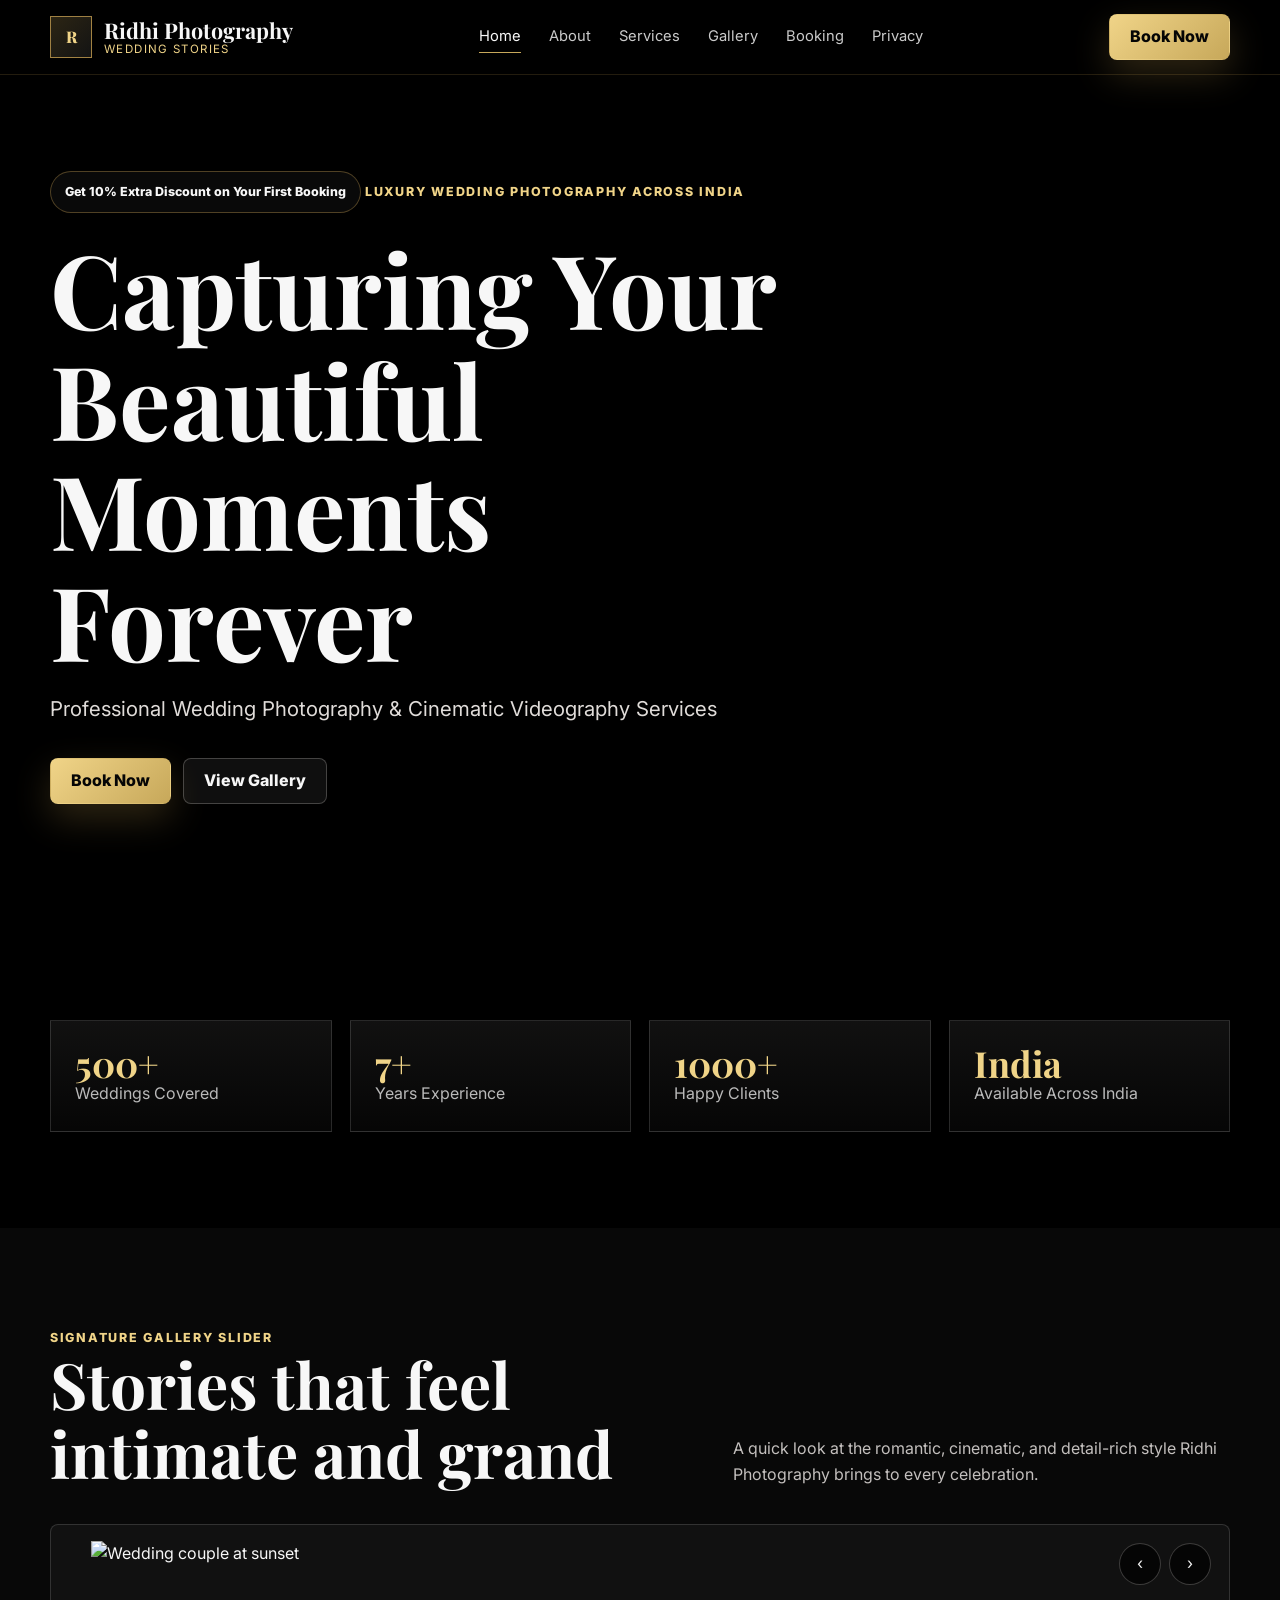
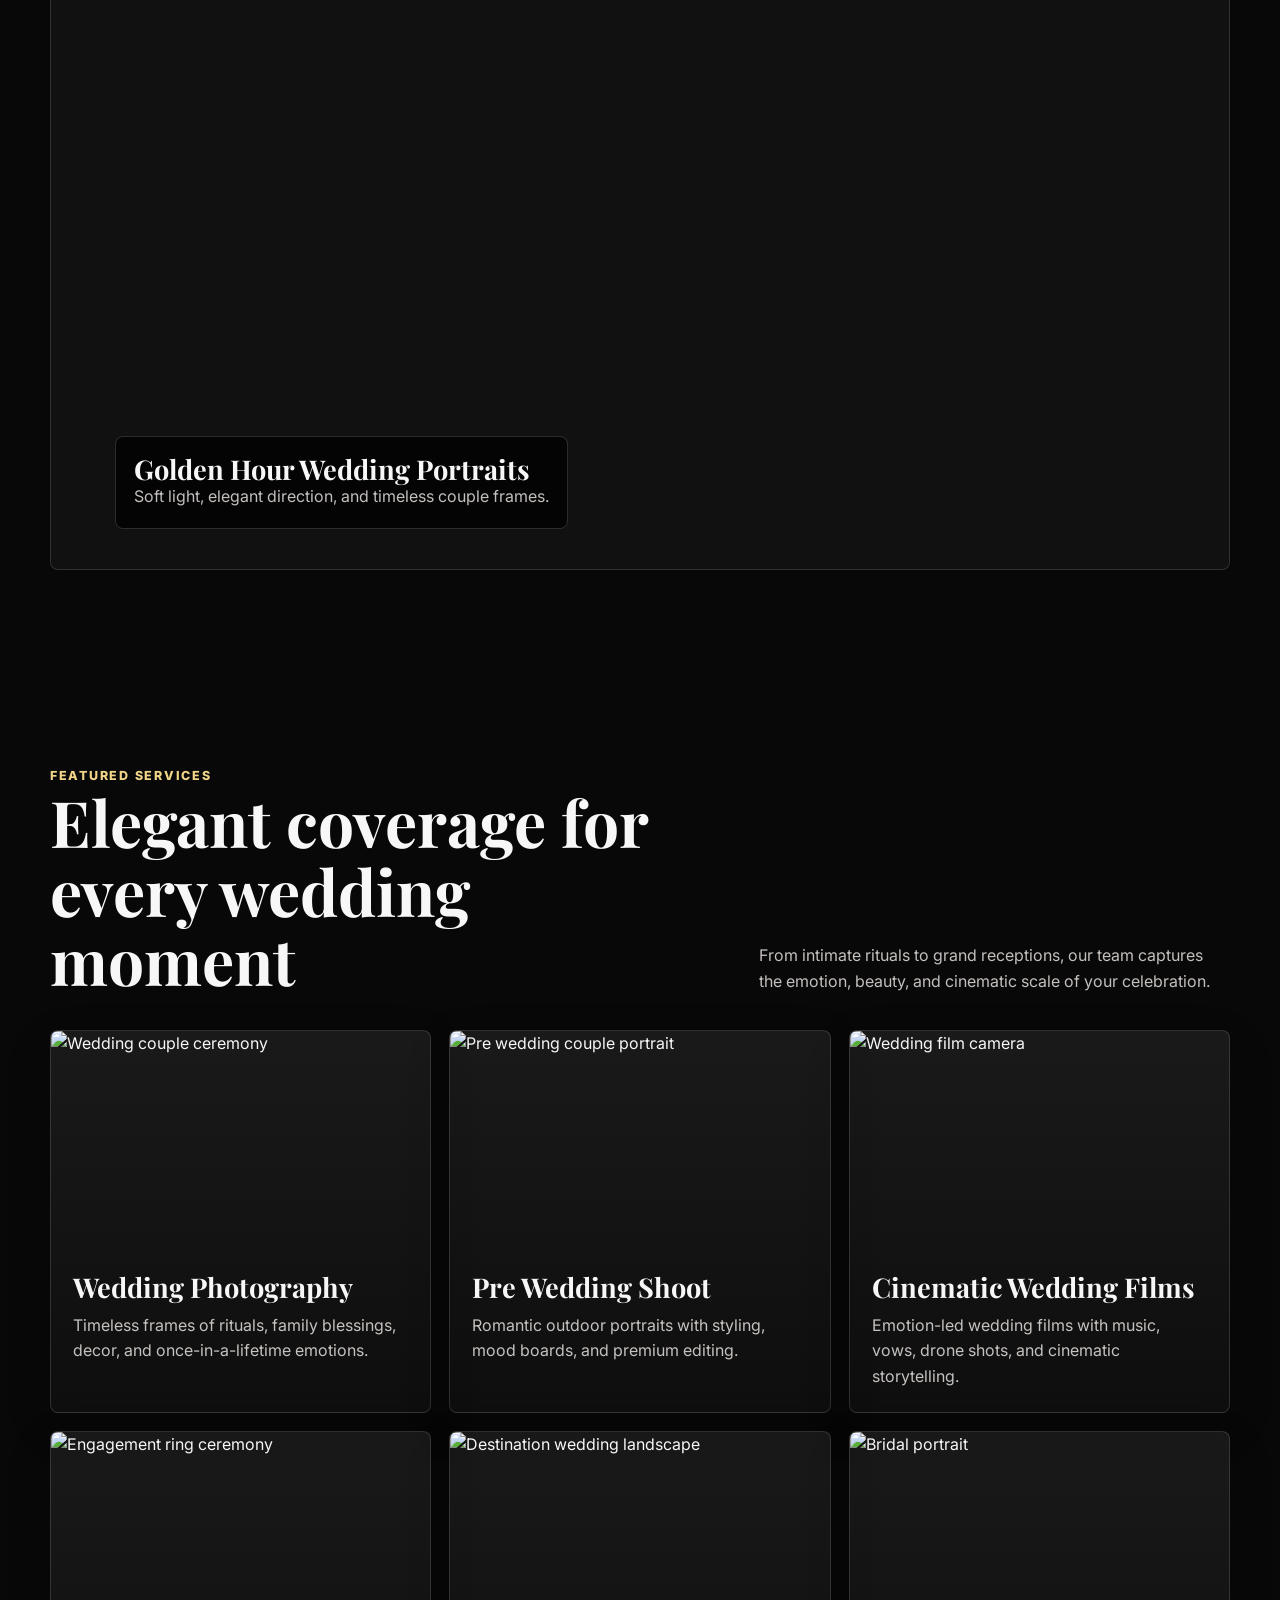
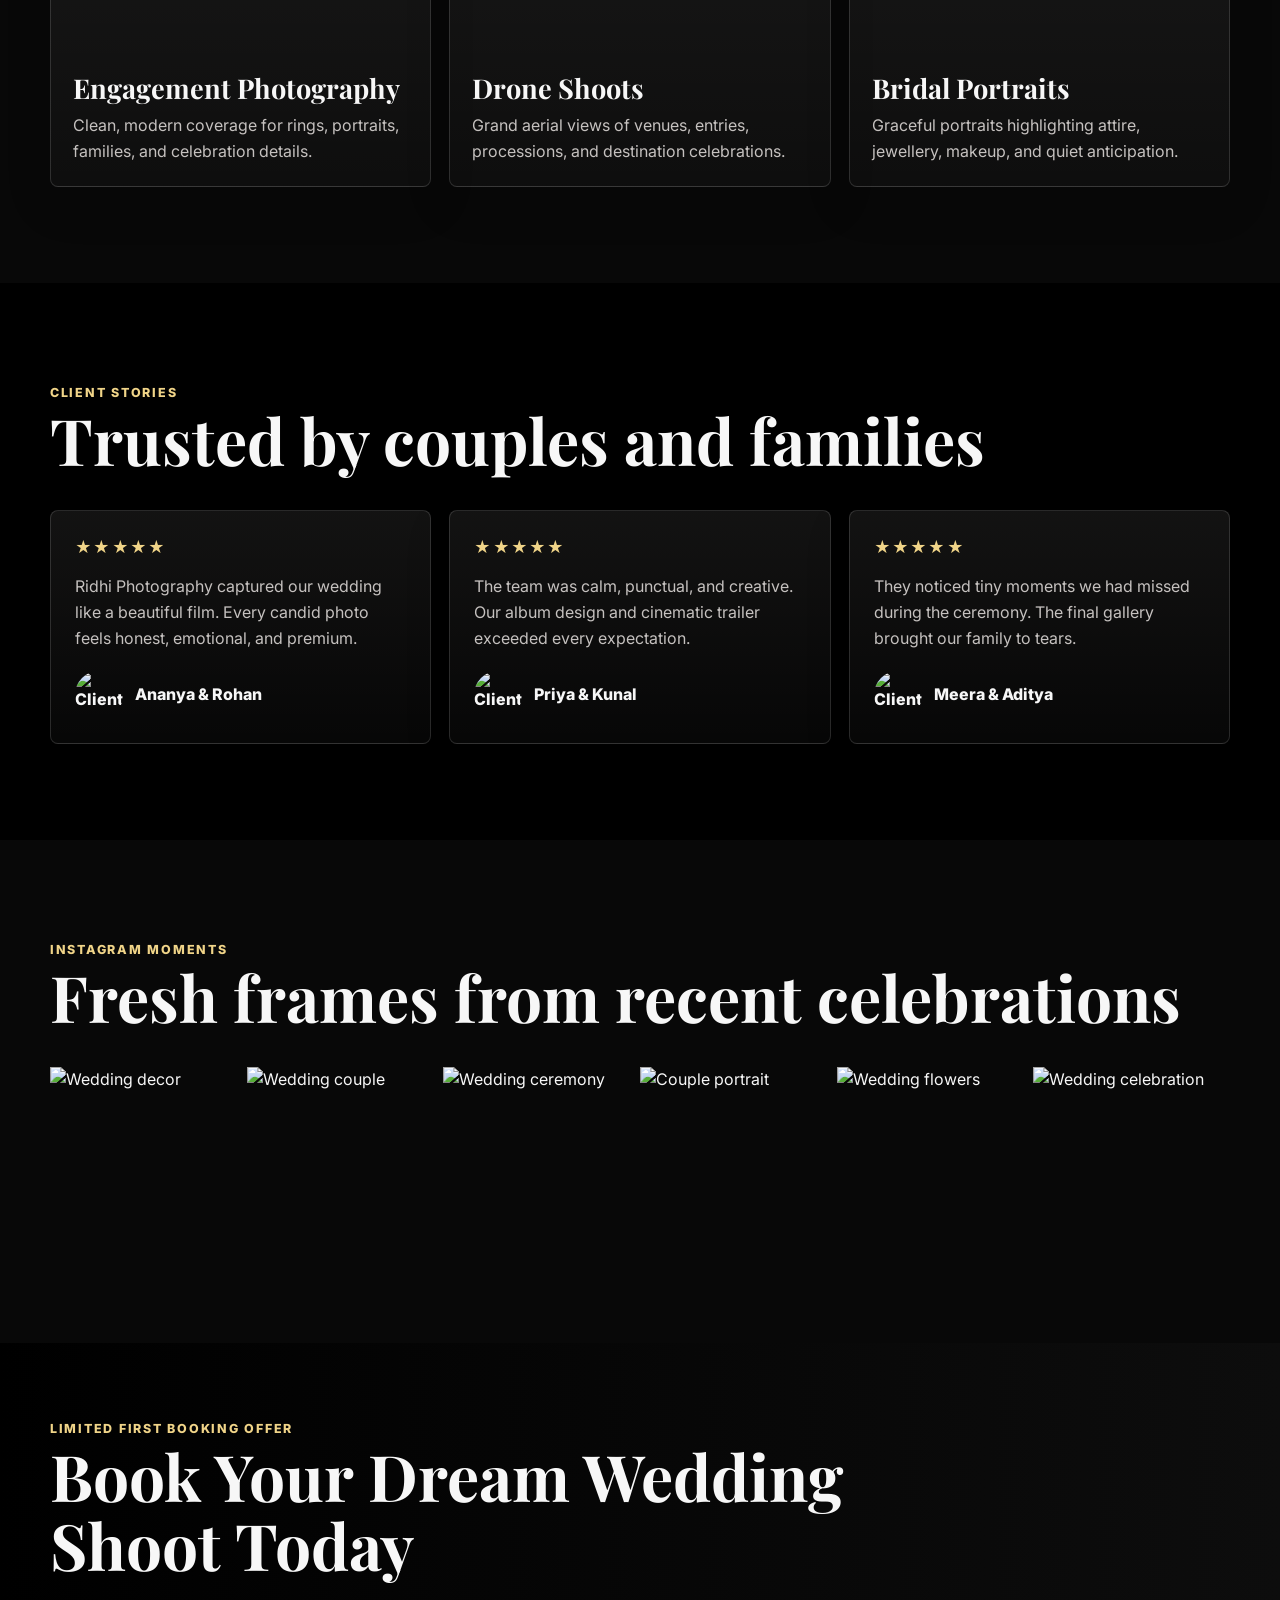
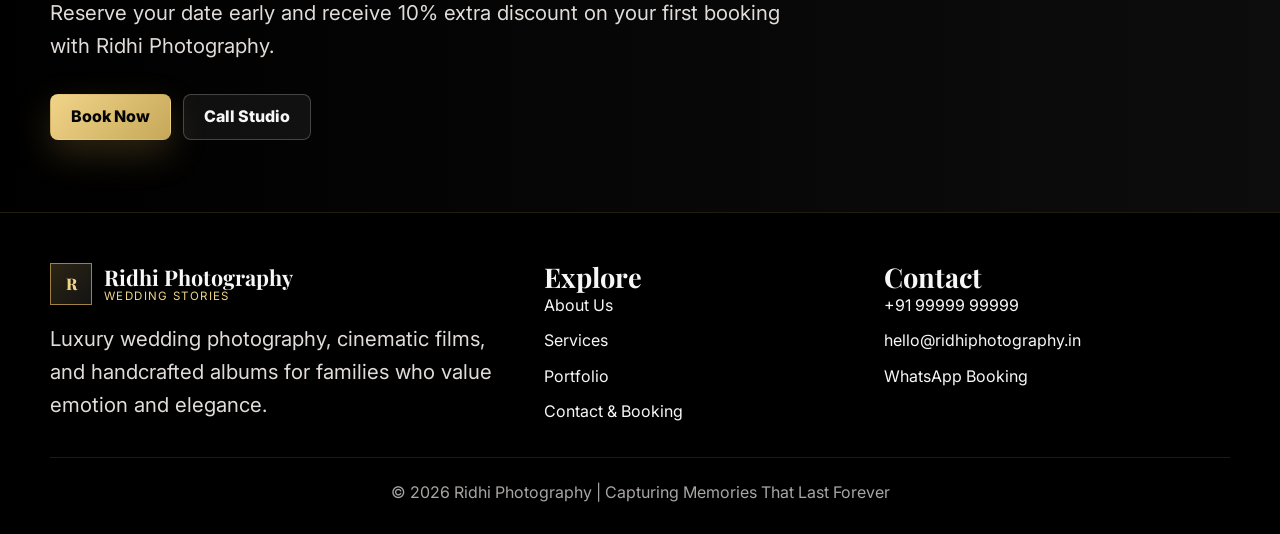
==== index.html @ d8d5623d "fghjk" ====
<!DOCTYPE html>
<html lang="en">
<head>
  <meta charset="UTF-8">
  <meta name="viewport" content="width=device-width, initial-scale=1.0">
  <meta name="description" content="Ridhi Photography offers premium wedding photography, cinematic videography, pre wedding shoots, drone films, and luxury albums across India.">
  <title>Ridhi Photography | Luxury Wedding Photography</title>
  <link rel="preconnect" href="https://fonts.googleapis.com">
  <link rel="preconnect" href="https://fonts.gstatic.com" crossorigin>
  <link href="https://fonts.googleapis.com/css2?family=Inter:wght@400;600;700;800&family=Playfair+Display:wght@600;700;800&display=swap" rel="stylesheet">
  <link rel="stylesheet" href="styles.css">
<!-- Google tag (gtag.js) -->
<script async src="https://www.googletagmanager.com/gtag/js?id=AW-18198503666"></script>
<script>
  window.dataLayer = window.dataLayer || [];
  function gtag(){dataLayer.push(arguments);}
  gtag('js', new Date());

  gtag('config', 'AW-18198503666');
</script>
<!-- Event snippet for Outbound click conversion page
In your html page, add the snippet and call gtag_report_conversion when someone clicks on the chosen link or button. -->
<script>
function gtag_report_conversion(url) {
  var callback = function () {
    if (typeof(url) != 'undefined') {
      window.location = url;
    }
  };
  gtag('event', 'conversion', {
      'send_to': 'AW-18198503666/dzwnCMufmbYcEPLB3OVD',
      'value': 1.0,
      'currency': 'INR',
      'event_callback': callback
  });
  return false;
}
</script>

</head>
<body>
  <header class="site-header">
    <nav class="nav">
      <a class="brand" href="index.html" aria-label="Ridhi Photography home">
        <span class="brand-mark">R</span>
        <span class="brand-text"><strong>Ridhi Photography</strong><span>Wedding Stories</span></span>
      </a>
      <div class="nav-links">
        <a class="active" href="index.html">Home</a>
        <a href="about.html">About</a>
        <a href="services.html">Services</a>
        <a href="gallery.html">Gallery</a>
        <a href="contact.html">Booking</a>
        <a href="privacy.html">Privacy</a>
      </div>
      <div class="nav-actions">
        <a class="btn btn-primary" href="contact.html">Book Now</a>
        <button class="menu-toggle" aria-label="Open menu"><span></span><span></span><span></span></button>
      </div>
    </nav>
  </header>

  <main>
    <section class="hero" style="--hero-image: url('https://images.unsplash.com/photo-1511285560929-80b456fea0bc?auto=format&fit=crop&w=1900&q=82');">
      <div class="hero-inner">
        <div class="hero-content reveal">
          <div class="offer-pill">Get 10% Extra Discount on Your First Booking</div>
          <span class="eyebrow">Luxury wedding photography across India</span>
          <h1>Capturing Your Beautiful Moments Forever</h1>
          <p class="lead">Professional Wedding Photography & Cinematic Videography Services</p>
          <div class="hero-actions">
            <a class="btn btn-primary" href="contact.html">Book Now</a>
            <a class="btn btn-secondary" href="gallery.html">View Gallery</a>
          </div>
        </div>
      </div>
    </section>

    <section class="section">
      <div class="section-inner">
        <div class="stats-grid reveal">
          <div class="stat"><strong>500+</strong><span>Weddings Covered</span></div>
          <div class="stat"><strong>7+</strong><span>Years Experience</span></div>
          <div class="stat"><strong>1000+</strong><span>Happy Clients</span></div>
          <div class="stat"><strong>India</strong><span>Available Across India</span></div>
        </div>
      </div>
    </section>

    <section class="section alt">
      <div class="section-inner">
        <div class="section-head reveal">
          <div>
            <span class="eyebrow">Signature gallery slider</span>
            <h2>Stories that feel intimate and grand</h2>
          </div>
          <p>A quick look at the romantic, cinematic, and detail-rich style Ridhi Photography brings to every celebration.</p>
        </div>
        <div class="slider reveal" aria-label="Featured wedding gallery slider">
          <div class="slider-track">
            <figure class="slide"><img src="https://images.unsplash.com/photo-1519741497674-611481863552?auto=format&fit=crop&w=1600&q=82" alt="Wedding couple at sunset"><figcaption class="slide-caption"><h3>Golden Hour Wedding Portraits</h3><p>Soft light, elegant direction, and timeless couple frames.</p></figcaption></figure>
            <figure class="slide"><img src="https://images.unsplash.com/photo-1469371670807-013ccf25f16a?auto=format&fit=crop&w=1600&q=82" alt="Traditional wedding ceremony"><figcaption class="slide-caption"><h3>Traditional Wedding Moments</h3><p>Rituals, families, blessings, and emotional details preserved with care.</p></figcaption></figure>
            <figure class="slide"><img src="https://images.unsplash.com/photo-1523438885200-e635ba2c371e?auto=format&fit=crop&w=1600&q=82" alt="Wedding reception celebration"><figcaption class="slide-caption"><h3>Reception & Celebration Films</h3><p>Grand entries, performances, speeches, and joyful guest moments.</p></figcaption></figure>
          </div>
          <div class="slider-controls">
            <button class="slider-btn" data-slide="prev" aria-label="Previous slide">‹</button>
            <button class="slider-btn" data-slide="next" aria-label="Next slide">›</button>
          </div>
        </div>
      </div>
    </section>

    <section class="section alt">
      <div class="section-inner">
        <div class="section-head reveal">
          <div>
            <span class="eyebrow">Featured services</span>
            <h2>Elegant coverage for every wedding moment</h2>
          </div>
          <p>From intimate rituals to grand receptions, our team captures the emotion, beauty, and cinematic scale of your celebration.</p>
        </div>
        <div class="services-grid">
          <article class="service-card reveal"><img src="https://images.unsplash.com/photo-1532712938310-34cb3982ef74?auto=format&fit=crop&w=900&q=80" alt="Wedding couple ceremony"><div class="card-body"><h3>Wedding Photography</h3><p>Timeless frames of rituals, family blessings, decor, and once-in-a-lifetime emotions.</p></div></article>
          <article class="service-card reveal"><img src="https://images.unsplash.com/photo-1529636798458-92182e662485?auto=format&fit=crop&w=900&q=80" alt="Pre wedding couple portrait"><div class="card-body"><h3>Pre Wedding Shoot</h3><p>Romantic outdoor portraits with styling, mood boards, and premium editing.</p></div></article>
          <article class="service-card reveal"><img src="https://images.unsplash.com/photo-1507504031003-b417219a0fde?auto=format&fit=crop&w=900&q=80" alt="Wedding film camera"><div class="card-body"><h3>Cinematic Wedding Films</h3><p>Emotion-led wedding films with music, vows, drone shots, and cinematic storytelling.</p></div></article>
          <article class="service-card reveal"><img src="https://images.unsplash.com/photo-1520854221256-17451cc331bf?auto=format&fit=crop&w=900&q=80" alt="Engagement ring ceremony"><div class="card-body"><h3>Engagement Photography</h3><p>Clean, modern coverage for rings, portraits, families, and celebration details.</p></div></article>
          <article class="service-card reveal"><img src="https://images.unsplash.com/photo-1542036813441-fc9a620d539d?auto=format&fit=crop&w=900&q=80" alt="Destination wedding landscape"><div class="card-body"><h3>Drone Shoots</h3><p>Grand aerial views of venues, entries, processions, and destination celebrations.</p></div></article>
          <article class="service-card reveal"><img src="https://images.unsplash.com/photo-1583939003579-730e3918a45a?auto=format&fit=crop&w=900&q=80" alt="Bridal portrait"><div class="card-body"><h3>Bridal Portraits</h3><p>Graceful portraits highlighting attire, jewellery, makeup, and quiet anticipation.</p></div></article>
        </div>
      </div>
    </section>

    <section class="section">
      <div class="section-inner">
        <div class="section-head reveal">
          <div>
            <span class="eyebrow">Client stories</span>
            <h2>Trusted by couples and families</h2>
          </div>
        </div>
        <div class="testimonial-grid">
          <article class="testimonial reveal"><div class="stars">★★★★★</div><p>Ridhi Photography captured our wedding like a beautiful film. Every candid photo feels honest, emotional, and premium.</p><div class="client"><img src="https://images.unsplash.com/photo-1494790108377-be9c29b29330?auto=format&fit=crop&w=160&q=80" alt="Client portrait">Ananya & Rohan</div></article>
          <article class="testimonial reveal"><div class="stars">★★★★★</div><p>The team was calm, punctual, and creative. Our album design and cinematic trailer exceeded every expectation.</p><div class="client"><img src="https://images.unsplash.com/photo-1500648767791-00dcc994a43e?auto=format&fit=crop&w=160&q=80" alt="Client portrait">Priya & Kunal</div></article>
          <article class="testimonial reveal"><div class="stars">★★★★★</div><p>They noticed tiny moments we had missed during the ceremony. The final gallery brought our family to tears.</p><div class="client"><img src="https://images.unsplash.com/photo-1438761681033-6461ffad8d80?auto=format&fit=crop&w=160&q=80" alt="Client portrait">Meera & Aditya</div></article>
        </div>
      </div>
    </section>

    <section class="section alt">
      <div class="section-inner">
        <div class="section-head reveal">
          <div>
            <span class="eyebrow">Instagram moments</span>
            <h2>Fresh frames from recent celebrations</h2>
          </div>
        </div>
        <div class="instagram-strip reveal">
          <img src="https://images.unsplash.com/photo-1519741347686-c1e0aadf4611?auto=format&fit=crop&w=500&q=78" alt="Wedding decor">
          <img src="https://images.unsplash.com/photo-1523438885200-e635ba2c371e?auto=format&fit=crop&w=500&q=78" alt="Wedding couple">
          <img src="https://images.unsplash.com/photo-1469371670807-013ccf25f16a?auto=format&fit=crop&w=500&q=78" alt="Wedding ceremony">
          <img src="https://images.unsplash.com/photo-1522673607200-164d1b6ce486?auto=format&fit=crop&w=500&q=78" alt="Couple portrait">
          <img src="https://images.unsplash.com/photo-1519225421980-715cb0215aed?auto=format&fit=crop&w=500&q=78" alt="Wedding flowers">
          <img src="https://images.unsplash.com/photo-1525258946800-98cfd641d0de?auto=format&fit=crop&w=500&q=78" alt="Wedding celebration">
        </div>
      </div>
    </section>

    <section class="cta-band">
      <div class="section-inner">
        <div class="cta-box reveal">
          <span class="eyebrow">Limited first booking offer</span>
          <h2>Book Your Dream Wedding Shoot Today</h2>
          <p class="lead">Reserve your date early and receive 10% extra discount on your first booking with Ridhi Photography.</p>
          <div class="cta-actions">
            <a class="btn btn-primary" href="contact.html">Book Now</a>
            <a class="btn btn-secondary" href="tel:+919999999999">Call Studio</a>
          </div>
        </div>
      </div>
    </section>
  </main>

  <footer class="site-footer">
    <div class="footer-inner">
      <div class="footer-grid">
        <div><a class="brand" href="index.html"><span class="brand-mark">R</span><span class="brand-text"><strong>Ridhi Photography</strong><span>Wedding Stories</span></span></a><p class="lead">Luxury wedding photography, cinematic films, and handcrafted albums for families who value emotion and elegance.</p></div>
        <div><h3>Explore</h3><div class="footer-links"><a href="about.html">About Us</a><a href="services.html">Services</a><a href="gallery.html">Portfolio</a><a href="contact.html">Contact & Booking</a></div></div>
        <div><h3>Contact</h3><div class="footer-links"><a href="tel:+919999999999">+91 99999 99999</a><a href="mailto:hello@ridhiphotography.in">hello@ridhiphotography.in</a><a href="https://wa.me/919999999999" onclick="return gtag_report_conversion(this.href);">WhatsApp Booking</a></div></div>
      </div>
      <div class="copyright">© 2026 Ridhi Photography | Capturing Memories That Last Forever</div>
    </div>
  </footer>
  <!-- <div class="promo-popup" id="promo-popup" aria-modal="true" role="dialog" aria-label="Ridhi Photography offer">
    <button class="promo-popup-close" type="button" aria-label="Close popup">×</button>
    <a class="promo-whatsapp" href="https://wa.me/917909042424?text=I%20want%20to%20Know%20More.." aria-label="Contact on WhatsApp" onclick="return gtag_report_conversion('https://wa.me/917909042424?text=I%20want%20to%20Know%20More..');">WhatsApp</a>
    <a class="promo-popup-link" href="https://wa.me/917909042424?text=I%20want%20to%20Know%20More.." aria-label="Contact Ridhi Photography on WhatsApp" onclick="return gtag_report_conversion('https://wa.me/917909042424?text=I%20want%20to%20Know%20More..');">
      <img src="krishna.png" alt="Ridhi Photography booking offer">
    </a>
  </div> -->
  <script src="script.js"></script>
</body>
</html>
---- styles.css ----
:root {
  --black: #000000;
  --ink: #0b0b0b;
  --charcoal: #161616;
  --white: #f7f7f7;
  --muted: #c7c7c7;
  --gold: #c7a85a;
  --gold-soft: #f0d488;
  --red: #7d111b;
  --red-soft: #b73542;
  --line: rgba(247, 247, 247, 0.14);
  --shadow: 0 24px 70px rgba(0, 0, 0, 0.35);
  --radius: 8px;
  --font-display: "Playfair Display", Georgia, serif;
  --font-body: "Inter", Arial, sans-serif;
}

* {
  box-sizing: border-box;
}

html {
  scroll-behavior: smooth;
}

body {
  margin: 0;
  color: var(--white);
  background: var(--black);
  font-family: var(--font-body);
  line-height: 1.6;
}

body.menu-open {
  overflow: hidden;
}

img {
  display: block;
  max-width: 100%;
}

a {
  color: inherit;
  text-decoration: none;
}

button,
input,
select,
textarea {
  font: inherit;
}

.site-header {
  position: sticky;
  top: 0;
  z-index: 50;
  border-bottom: 1px solid rgba(216, 173, 88, 0.16);
  background: rgba(0, 0, 0, 0.86);
  backdrop-filter: blur(18px);
}

.nav {
  width: min(1180px, calc(100% - 32px));
  height: 74px;
  margin: 0 auto;
  display: flex;
  align-items: center;
  justify-content: space-between;
  gap: 24px;
}

.brand {
  display: flex;
  align-items: center;
  gap: 12px;
  min-width: max-content;
}

.brand-mark {
  width: 42px;
  height: 42px;
  display: grid;
  place-items: center;
  border: 1px solid rgba(216, 173, 88, 0.7);
  color: var(--gold-soft);
  font-family: var(--font-display);
  font-weight: 800;
  background: linear-gradient(135deg, rgba(199, 168, 90, 0.22), rgba(247, 247, 247, 0.08));
}

.brand-text {
  display: grid;
  line-height: 1.1;
}

.brand-text strong {
  font-family: var(--font-display);
  font-size: 1.35rem;
  letter-spacing: 0;
}

.brand-text span {
  color: var(--gold-soft);
  font-size: 0.72rem;
  text-transform: uppercase;
  letter-spacing: 0.12em;
}

.nav-links {
  display: flex;
  align-items: center;
  gap: 4px;
}

.nav-links a {
  position: relative;
  padding: 9px 12px;
  color: rgba(247, 247, 247, 0.82);
  font-size: 0.92rem;
  transition: color 0.25s ease;
}

.nav-links a::after {
  content: "";
  position: absolute;
  left: 12px;
  right: 12px;
  bottom: 5px;
  height: 1px;
  transform: scaleX(0);
  transform-origin: left;
  background: var(--gold);
  transition: transform 0.25s ease;
}

.nav-links a:hover,
.nav-links a.active {
  color: var(--white);
}

.nav-links a:hover::after,
.nav-links a.active::after {
  transform: scaleX(1);
}

.nav-actions {
  display: flex;
  align-items: center;
  gap: 10px;
}

.menu-toggle {
  display: none;
  width: 42px;
  height: 42px;
  border: 1px solid var(--line);
  color: var(--white);
  background: transparent;
  cursor: pointer;
}

.menu-toggle span {
  display: block;
  width: 18px;
  height: 2px;
  margin: 4px auto;
  background: currentColor;
  transition: transform 0.25s ease, opacity 0.25s ease;
}

.btn {
  display: inline-flex;
  align-items: center;
  justify-content: center;
  gap: 8px;
  min-height: 46px;
  padding: 0 20px;
  border: 1px solid transparent;
  border-radius: var(--radius);
  cursor: pointer;
  font-weight: 800;
  transition: transform 0.25s ease, background 0.25s ease, border-color 0.25s ease, box-shadow 0.25s ease;
}

.btn:hover {
  transform: translateY(-2px);
}

.btn-primary {
  color: #050505;
  background: linear-gradient(135deg, var(--gold-soft), var(--gold));
  box-shadow: 0 14px 36px rgba(216, 173, 88, 0.22);
}

.btn-secondary {
  color: var(--white);
  border-color: rgba(255, 250, 247, 0.22);
  background: rgba(255, 250, 247, 0.06);
}

.btn-secondary:hover {
  border-color: rgba(216, 173, 88, 0.55);
}

.btn-red {
  color: var(--white);
  background: linear-gradient(135deg, var(--red), var(--red-soft));
  box-shadow: 0 14px 34px rgba(159, 39, 52, 0.25);
}

.hero {
  min-height: calc(100vh - 74px);
  display: grid;
  align-items: center;
  position: relative;
  overflow: hidden;
  background:
    linear-gradient(90deg, rgba(0, 0, 0, 0.92), rgba(0, 0, 0, 0.62), rgba(0, 0, 0, 0.18)),
    var(--hero-image) center/cover no-repeat;
}

.hero::after {
  content: "";
  position: absolute;
  inset: auto 0 0;
  height: 160px;
  background: linear-gradient(0deg, var(--black), transparent);
}

.hero-inner,
.section-inner {
  width: min(1180px, calc(100% - 32px));
  margin: 0 auto;
  position: relative;
  z-index: 1;
}

.hero-content {
  max-width: 760px;
  padding: 96px 0 120px;
}

.eyebrow,
.offer-pill {
  display: inline-flex;
  align-items: center;
  gap: 8px;
  color: var(--gold-soft);
  text-transform: uppercase;
  letter-spacing: 0.14em;
  font-size: 0.78rem;
  font-weight: 800;
}

.offer-pill {
  margin-bottom: 20px;
  padding: 10px 14px;
  border: 1px solid rgba(216, 173, 88, 0.34);
  border-radius: 999px;
  color: var(--white);
  text-transform: none;
  letter-spacing: 0;
  background: rgba(12, 12, 12, 0.76);
}

h1,
h2,
h3 {
  margin: 0;
  font-family: var(--font-display);
  line-height: 1.08;
  letter-spacing: 0;
}

h1 {
  max-width: 840px;
  font-size: clamp(3rem, 8vw, 6.6rem);
}

h2 {
  font-size: clamp(2.15rem, 5vw, 4.15rem);
}

h3 {
  font-size: clamp(1.28rem, 2.5vw, 1.7rem);
}

p {
  margin: 0;
  color: rgba(255, 250, 247, 0.76);
}

.lead {
  max-width: 760px;
  margin-top: 18px;
  font-size: clamp(1.05rem, 2.2vw, 1.28rem);
  color: rgba(255, 250, 247, 0.88);
}

.hero-actions,
.cta-actions {
  display: flex;
  flex-wrap: wrap;
  gap: 12px;
  margin-top: 32px;
}

.section {
  padding: 96px 0;
  position: relative;
}

.section.alt {
  background: #080808;
}

.section-head {
  display: flex;
  align-items: end;
  justify-content: space-between;
  gap: 32px;
  margin-bottom: 36px;
}

.section-head p {
  max-width: 560px;
}

.stats-grid,
.services-grid,
.pricing-grid,
.testimonial-grid,
.feature-grid,
.faq-grid,
.contact-grid,
.policy-grid {
  display: grid;
  gap: 18px;
}

.stats-grid {
  grid-template-columns: repeat(4, 1fr);
}

.stat {
  padding: 24px;
  border: 1px solid var(--line);
  background: linear-gradient(180deg, rgba(255, 250, 247, 0.065), rgba(255, 250, 247, 0.025));
}

.stat strong {
  display: block;
  color: var(--gold-soft);
  font-family: var(--font-display);
  font-size: 2.25rem;
  line-height: 1;
}

.stat span {
  color: rgba(247, 247, 247, 0.74);
}

.services-grid {
  grid-template-columns: repeat(3, 1fr);
}

.service-card,
.price-card,
.testimonial,
.feature-card,
.faq-item,
.contact-panel,
.policy-card {
  border: 1px solid var(--line);
  border-radius: var(--radius);
  background: linear-gradient(180deg, rgba(255, 250, 247, 0.075), rgba(255, 250, 247, 0.026));
  box-shadow: 0 16px 45px rgba(0, 0, 0, 0.16);
}

.service-card {
  overflow: hidden;
  transition: transform 0.25s ease, border-color 0.25s ease;
}

.service-card:hover {
  transform: translateY(-6px);
  border-color: rgba(216, 173, 88, 0.5);
}

.service-card img {
  width: 100%;
  height: 220px;
  object-fit: cover;
  transition: transform 0.45s ease;
}

.service-card:hover img {
  transform: scale(1.06);
}

.card-body {
  padding: 22px;
}

.card-body p,
.price-card p,
.testimonial p,
.feature-card p,
.faq-item p,
.policy-card p,
.contact-panel p {
  margin-top: 10px;
}

.testimonial-grid {
  grid-template-columns: repeat(3, 1fr);
}

.slider {
  position: relative;
  overflow: hidden;
  border: 1px solid var(--line);
  border-radius: var(--radius);
  background: rgba(255, 250, 247, 0.04);
}

.slider-track {
  display: flex;
  transition: transform 0.5s ease;
}

.slide {
  flex: 0 0 100%;
  position: relative;
}

.slide img {
  width: 100%;
  height: min(68vh, 620px);
  object-fit: cover;
}

.slide-caption {
  position: absolute;
  left: 24px;
  bottom: 24px;
  max-width: min(520px, calc(100% - 48px));
  padding: 18px;
  border: 1px solid rgba(255, 250, 247, 0.16);
  border-radius: var(--radius);
  background: rgba(0, 0, 0, 0.74);
  backdrop-filter: blur(12px);
}

.slider-controls {
  position: absolute;
  right: 18px;
  top: 18px;
  display: flex;
  gap: 8px;
}

.slider-btn {
  width: 42px;
  height: 42px;
  border: 1px solid rgba(255, 250, 247, 0.22);
  border-radius: 50%;
  color: var(--white);
  background: rgba(0, 0, 0, 0.68);
  cursor: pointer;
}

.testimonial {
  padding: 24px;
}

.stars {
  color: var(--gold-soft);
  margin-bottom: 14px;
  letter-spacing: 0.08em;
}

.client {
  display: flex;
  align-items: center;
  gap: 12px;
  margin-top: 20px;
  color: var(--white);
  font-weight: 800;
}

.client img {
  width: 48px;
  height: 48px;
  border-radius: 50%;
  object-fit: cover;
}

.cta-band {
  padding: 72px 0;
  background:
    linear-gradient(90deg, rgba(0, 0, 0, 0.94), rgba(18, 18, 18, 0.72)),
    url("https://images.unsplash.com/photo-1519741497674-611481863552?auto=format&fit=crop&w=1800&q=80") center/cover no-repeat;
}

.cta-box {
  max-width: 800px;
}

.page-hero {
  padding: 112px 0 76px;
  background:
    linear-gradient(90deg, rgba(0, 0, 0, 0.94), rgba(0, 0, 0, 0.58)),
    var(--page-image) center/cover no-repeat;
}

.feature-grid {
  grid-template-columns: repeat(3, 1fr);
}

.feature-card {
  padding: 26px;
}

.feature-icon {
  width: 48px;
  height: 48px;
  display: grid;
  place-items: center;
  margin-bottom: 18px;
  color: #050505;
  background: var(--gold);
  border-radius: 50%;
  font-weight: 900;
}

.story-layout {
  display: grid;
  grid-template-columns: 0.95fr 1.05fr;
  gap: 48px;
  align-items: center;
}

.story-image {
  min-height: 560px;
  border-radius: var(--radius);
  object-fit: cover;
  box-shadow: var(--shadow);
}

.pricing-grid {
  grid-template-columns: repeat(3, 1fr);
}

.price-card {
  padding: 30px;
  position: relative;
}

.price-card.featured {
  border-color: rgba(216, 173, 88, 0.62);
  transform: translateY(-10px);
}

.price {
  display: block;
  margin: 18px 0;
  color: var(--gold-soft);
  font-family: var(--font-display);
  font-size: 2.45rem;
  line-height: 1;
}

.price-card ul,
.policy-card ul {
  padding: 0;
  margin: 22px 0 0;
  list-style: none;
  color: rgba(255, 250, 247, 0.78);
}

.price-card li,
.policy-card li {
  padding: 9px 0;
  border-bottom: 1px solid rgba(255, 250, 247, 0.08);
}

.filters {
  display: flex;
  flex-wrap: wrap;
  gap: 10px;
  margin-bottom: 28px;
}

.filter-btn {
  min-height: 40px;
  padding: 0 16px;
  border: 1px solid var(--line);
  border-radius: 999px;
  color: var(--white);
  background: rgba(255, 250, 247, 0.05);
  cursor: pointer;
}

.filter-btn.active,
.filter-btn:hover {
  color: #050505;
  border-color: var(--gold);
  background: var(--gold);
}

.gallery-grid {
  columns: 3 280px;
  column-gap: 18px;
}

.gallery-item {
  break-inside: avoid;
  margin: 0 0 18px;
  overflow: hidden;
  position: relative;
  border-radius: var(--radius);
  border: 1px solid var(--line);
  background: rgba(255, 250, 247, 0.05);
  cursor: zoom-in;
}

.gallery-item[hidden] {
  display: none;
}

.gallery-item img {
  width: 100%;
  transition: transform 0.45s ease, filter 0.35s ease;
}

.gallery-item:hover img {
  transform: scale(1.06);
  filter: brightness(0.78);
}

.gallery-item span {
  position: absolute;
  left: 14px;
  bottom: 14px;
  padding: 8px 10px;
  border-radius: 999px;
  color: var(--white);
  background: rgba(0, 0, 0, 0.72);
  font-size: 0.8rem;
  font-weight: 800;
}

.video-badge::after {
  content: "Play";
  position: absolute;
  inset: 50% auto auto 50%;
  transform: translate(-50%, -50%);
  width: 68px;
  height: 68px;
  display: grid;
  place-items: center;
  border-radius: 50%;
  color: #1d1110;
  background: rgba(242, 211, 144, 0.94);
  font-weight: 900;
}

.lightbox {
  position: fixed;
  inset: 0;
  z-index: 100;
  display: none;
  place-items: center;
  padding: 24px;
  background: rgba(0, 0, 0, 0.9);
}

.lightbox.open {
  display: grid;
}

.lightbox img {
  max-height: 86vh;
  border-radius: var(--radius);
  box-shadow: var(--shadow);
}

.lightbox button {
  position: absolute;
  top: 18px;
  right: 18px;
  width: 44px;
  height: 44px;
  border: 1px solid var(--line);
  color: var(--white);
  background: rgba(255, 255, 255, 0.08);
  cursor: pointer;
}

.promo-popup {
  position: fixed;
  inset: 0;
  z-index: 120;
  display: none;
  align-items: center;
  justify-content: center;
  padding: 18px;
  background: rgba(0, 0, 0, 0.88);
  backdrop-filter: blur(10px);
}

.promo-popup.open {
  display: flex;
}

.promo-popup-link {
  display: block;
  width: min(100%, 980px);
  height: min(100%, 92vh);
}

.promo-popup-link img {
  width: 100%;
  height: 100%;
  object-fit: contain;
  filter: drop-shadow(0 26px 70px rgba(0, 0, 0, 0.6));
}

.promo-popup-close {
  position: absolute;
  top: 18px;
  left: 18px;
  width: 44px;
  height: 44px;
  border: 1px solid rgba(255, 250, 247, 0.24);
  border-radius: 50%;
  color: var(--white);
  background: rgba(0, 0, 0, 0.74);
  cursor: pointer;
  font-size: 1.2rem;
}

.promo-whatsapp {
  position: absolute;
  top: 18px;
  right: 18px;
  min-height: 44px;
  padding: 0 16px;
  border-radius: 999px;
  color: #fff;
  background: #25d366;
  box-shadow: 0 14px 34px rgba(37, 211, 102, 0.28);
  font-weight: 900;
  display: inline-flex;
  align-items: center;
  justify-content: center;
}

.contact-grid {
  grid-template-columns: 1.15fr 0.85fr;
  align-items: start;
}

.contact-panel {
  padding: 28px;
}

.form-grid {
  display: grid;
  grid-template-columns: repeat(2, 1fr);
  gap: 14px;
  margin-top: 22px;
}

.field.full {
  grid-column: 1 / -1;
}

.field label {
  display: block;
  margin-bottom: 7px;
  color: var(--gold-soft);
  font-size: 0.84rem;
  font-weight: 800;
}

.field input,
.field select,
.field textarea {
  width: 100%;
  border: 1px solid rgba(255, 250, 247, 0.16);
  border-radius: var(--radius);
  padding: 13px 14px;
  color: var(--white);
  background: rgba(255, 250, 247, 0.06);
  outline: none;
}

.field input:focus,
.field select:focus,
.field textarea:focus {
  border-color: var(--gold);
}

.field textarea {
  min-height: 132px;
  resize: vertical;
}

.contact-list {
  display: grid;
  gap: 14px;
  margin-top: 22px;
}

.contact-list a,
.contact-list span {
  display: block;
  padding: 14px;
  border: 1px solid rgba(255, 250, 247, 0.1);
  border-radius: var(--radius);
  background: rgba(255, 250, 247, 0.04);
}

.social-icons {
  display: flex;
  flex-wrap: wrap;
  gap: 10px;
  margin-top: 18px;
}

.social-icons a {
  width: 44px;
  height: 44px;
  display: grid;
  place-items: center;
  border: 1px solid rgba(216, 173, 88, 0.32);
  border-radius: 50%;
  color: var(--gold-soft);
  background: rgba(255, 250, 247, 0.055);
  font-weight: 900;
  transition: transform 0.25s ease, background 0.25s ease;
}

.social-icons a:hover {
  transform: translateY(-3px);
  color: #1d1110;
  background: var(--gold);
}

.map {
  width: 100%;
  height: 360px;
  border: 0;
  filter: grayscale(0.7) contrast(1.05);
}

.instagram-strip {
  display: grid;
  grid-template-columns: repeat(6, 1fr);
}

.instagram-strip img {
  width: 100%;
  height: 180px;
  object-fit: cover;
  transition: opacity 0.25s ease;
}

.instagram-strip img:hover {
  opacity: 0.82;
}

.faq-grid {
  grid-template-columns: repeat(2, 1fr);
}

.faq-item {
  padding: 22px;
}

.policy-grid {
  grid-template-columns: repeat(2, 1fr);
}

.policy-card {
  padding: 26px;
}

.site-footer {
  border-top: 1px solid rgba(216, 173, 88, 0.16);
  background: #000000;
}

.footer-inner {
  width: min(1180px, calc(100% - 32px));
  margin: 0 auto;
  padding: 50px 0 28px;
}

.footer-grid {
  display: grid;
  grid-template-columns: 1.2fr 0.8fr 0.9fr;
  gap: 32px;
  margin-bottom: 32px;
}

.footer-links {
  display: grid;
  gap: 10px;
}

.footer-links a:hover {
  color: var(--gold-soft);
}

.copyright {
  padding-top: 22px;
  border-top: 1px solid rgba(255, 250, 247, 0.1);
  color: rgba(255, 250, 247, 0.66);
  text-align: center;
}

.whatsapp-float {
  position: fixed;
  right: 18px;
  bottom: 18px;
  z-index: 60;
  width: 58px;
  height: 58px;
  display: grid;
  place-items: center;
  border-radius: 50%;
  color: #fff;
  background: #25d366;
  box-shadow: 0 14px 34px rgba(37, 211, 102, 0.3);
  font-weight: 900;
}

.reveal {
  opacity: 0;
  transform: translateY(22px);
  transition: opacity 0.65s ease, transform 0.65s ease;
}

.reveal.visible {
  opacity: 1;
  transform: translateY(0);
}

@media (max-width: 980px) {
  .nav-links {
    position: fixed;
    inset: 74px 0 auto;
    display: none;
    flex-direction: column;
    align-items: stretch;
    padding: 18px;
    background: rgba(0, 0, 0, 0.98);
    border-bottom: 1px solid var(--line);
  }

  .nav-links.open {
    display: flex;
  }

  .nav-links a {
    padding: 14px 0;
  }

  .menu-toggle {
    display: block;
  }

  .nav-actions .btn {
    display: none;
  }

  .stats-grid,
  .services-grid,
  .testimonial-grid,
  .feature-grid,
  .pricing-grid,
  .faq-grid,
  .policy-grid,
  .contact-grid,
  .story-layout,
  .footer-grid {
    grid-template-columns: 1fr 1fr;
  }

  .story-layout,
  .contact-grid {
    gap: 28px;
  }

  .story-image {
    min-height: 420px;
  }

  .price-card.featured {
    transform: none;
  }

  .instagram-strip {
    grid-template-columns: repeat(3, 1fr);
  }
}

@media (max-width: 680px) {
  .nav {
    width: min(100% - 24px, 1180px);
  }

  .brand-text strong {
    font-size: 1.1rem;
  }

  .brand-text span {
    font-size: 0.62rem;
  }

  .hero-inner,
  .section-inner,
  .footer-inner {
    width: min(100% - 24px, 1180px);
  }

  .hero {
    background:
      linear-gradient(180deg, rgba(0, 0, 0, 0.54), rgba(0, 0, 0, 0.96)),
      var(--hero-image) center/cover no-repeat;
  }

  .hero-content {
    padding: 72px 0 96px;
  }

  .section {
    padding: 68px 0;
  }

  .section-head {
    display: block;
  }

  .section-head p {
    margin-top: 14px;
  }

  .stats-grid,
  .services-grid,
  .testimonial-grid,
  .feature-grid,
  .pricing-grid,
  .faq-grid,
  .policy-grid,
  .contact-grid,
  .story-layout,
  .footer-grid,
  .form-grid {
    grid-template-columns: 1fr;
  }

  .story-image {
    min-height: 330px;
  }

  .service-card img {
    height: 210px;
  }

  .slide img {
    height: 420px;
  }

  .slide-caption {
    position: static;
    max-width: none;
    border-width: 1px 0 0;
    border-radius: 0;
  }

  .instagram-strip {
    grid-template-columns: repeat(2, 1fr);
  }

  .instagram-strip img {
    height: 145px;
  }

  .map {
    height: 300px;
  }
}
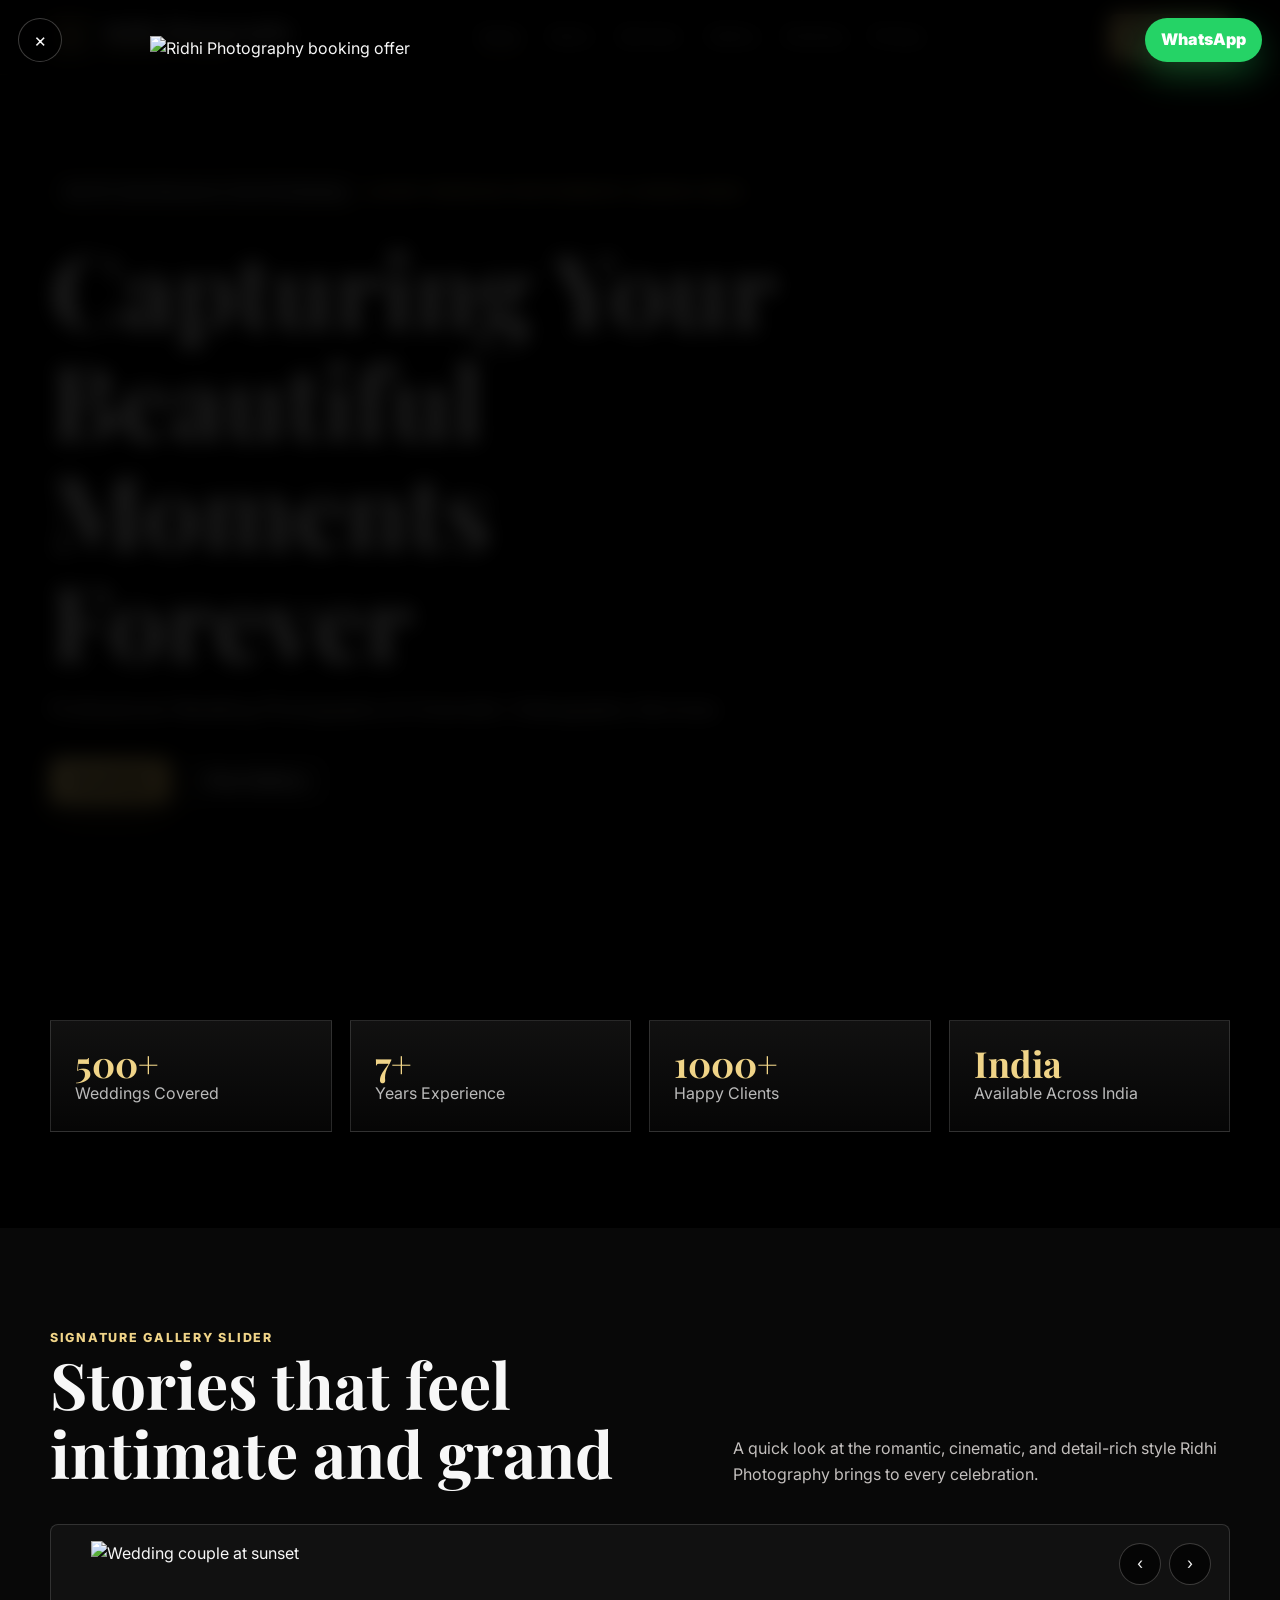
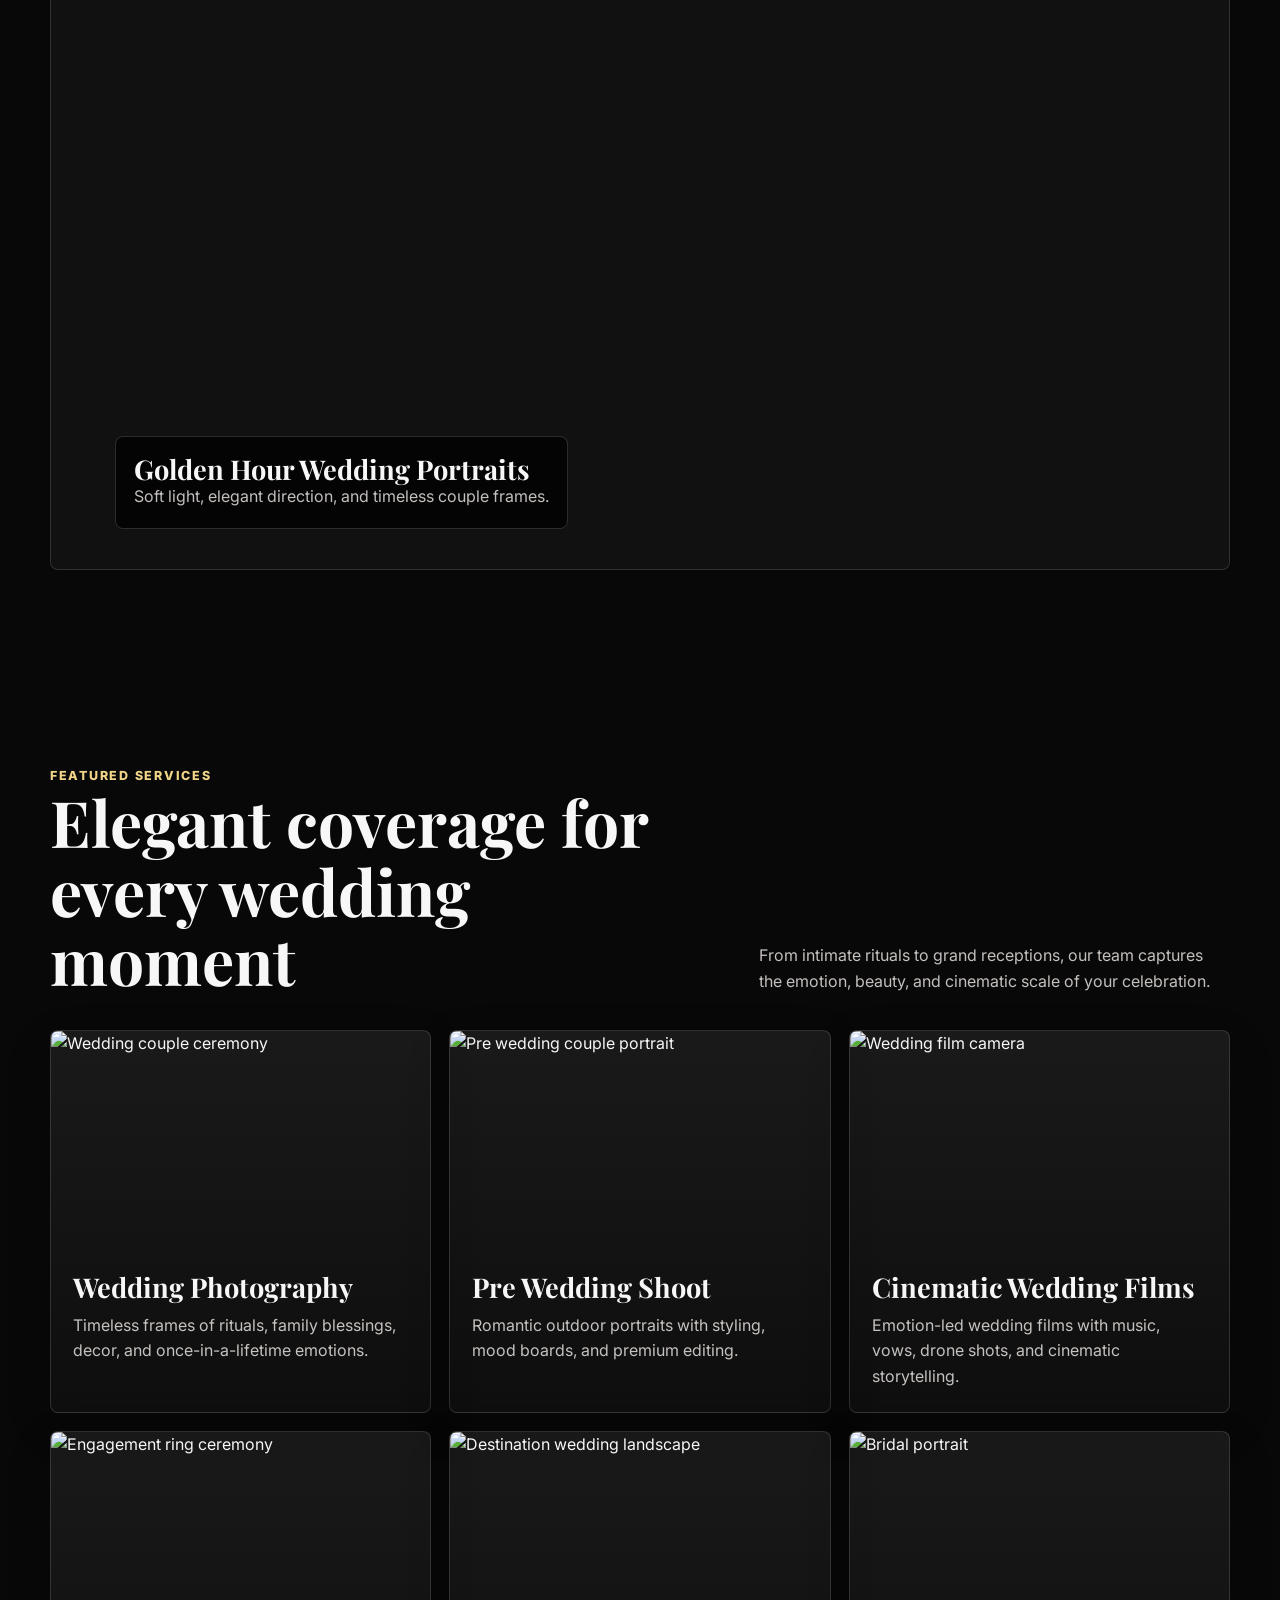
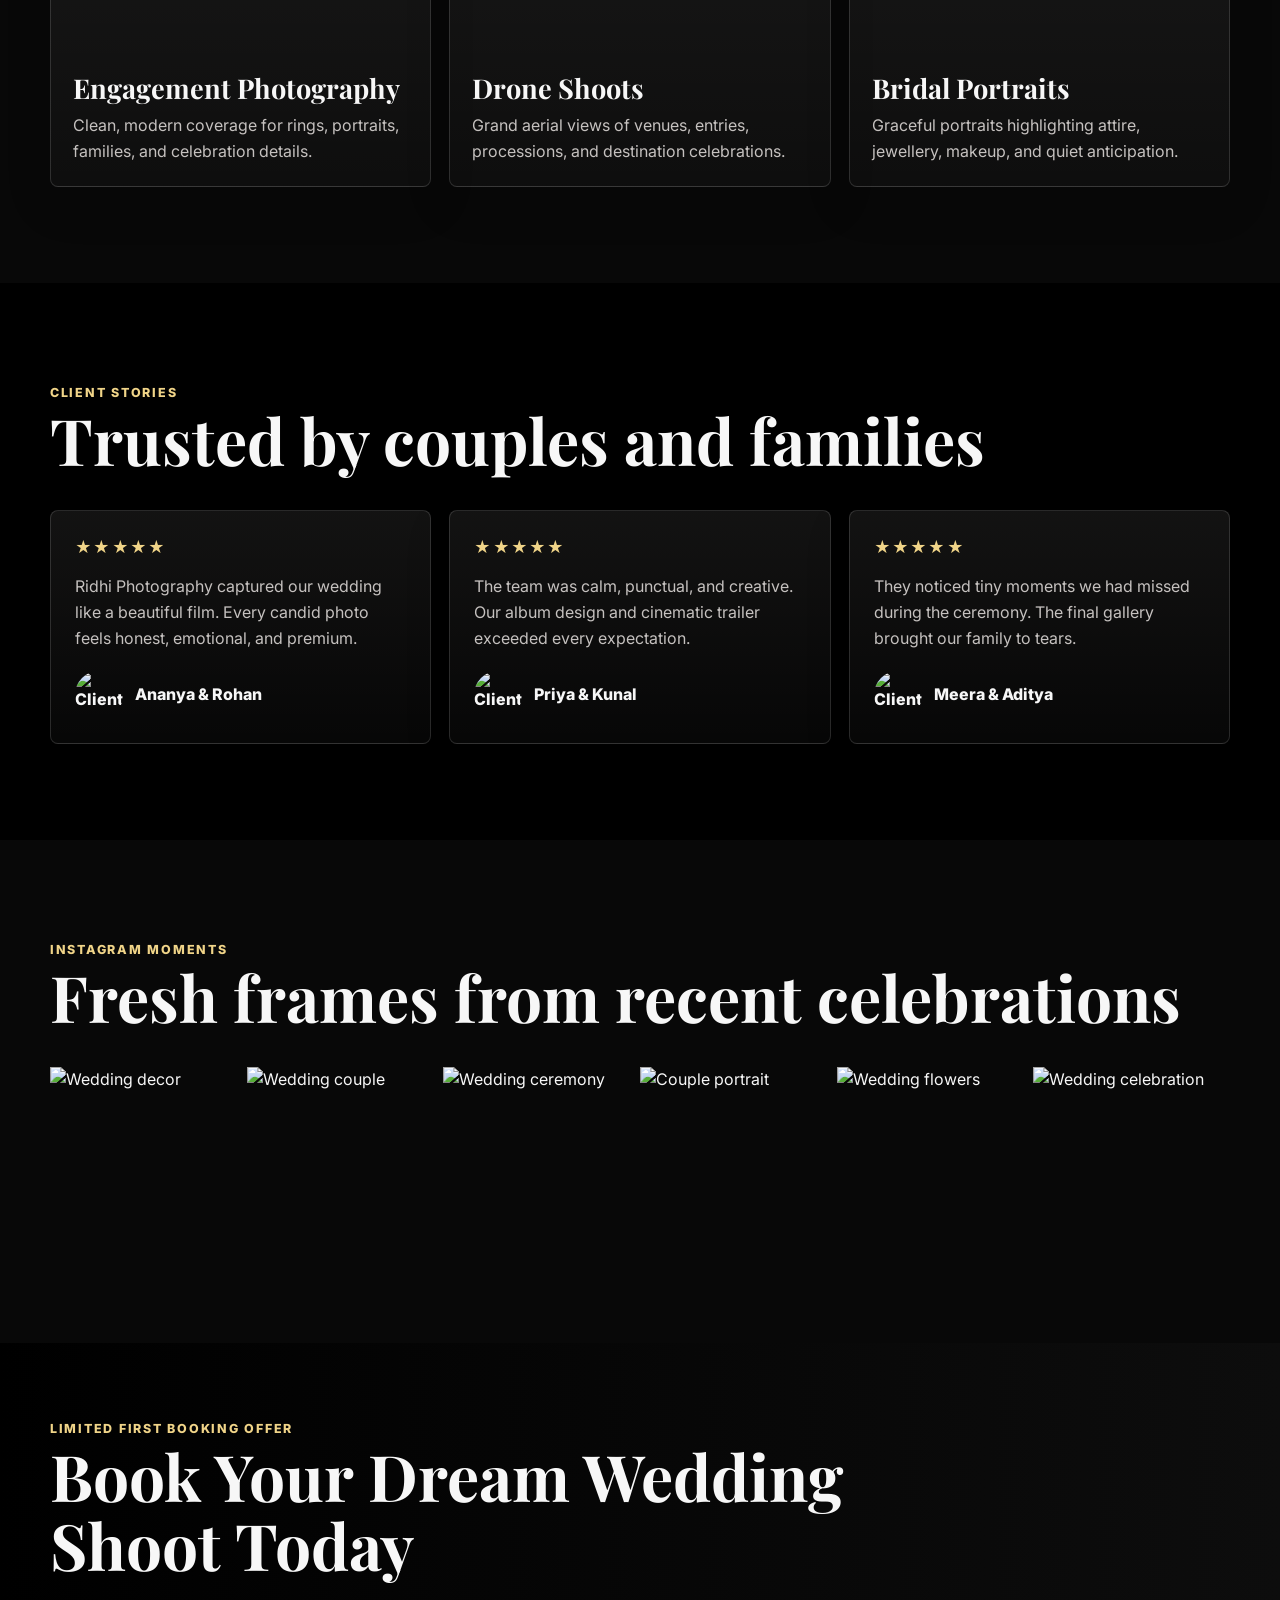
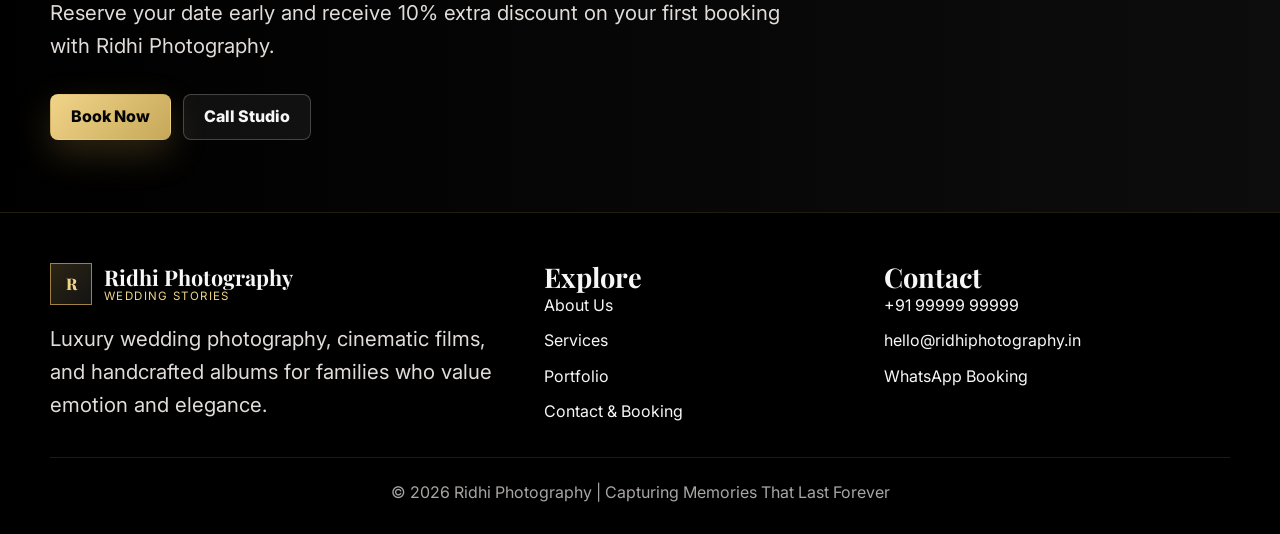
==== commit 8e7bc35d: "hgf" ====
--- a/index.html
+++ b/index.html
@@ -10,13 +10,13 @@
   <link href="https://fonts.googleapis.com/css2?family=Inter:wght@400;600;700;800&family=Playfair+Display:wght@600;700;800&display=swap" rel="stylesheet">
   <link rel="stylesheet" href="styles.css">
 <!-- Google tag (gtag.js) -->
-<script async src="https://www.googletagmanager.com/gtag/js?id=AW-18198503666"></script>
+<script async src="https://www.googletagmanager.com/gtag/js?id=AW-18205083986"></script>
 <script>
   window.dataLayer = window.dataLayer || [];
   function gtag(){dataLayer.push(arguments);}
   gtag('js', new Date());
 
-  gtag('config', 'AW-18198503666');
+  gtag('config', 'AW-18205083986');
 </script>
 <!-- Event snippet for Outbound click conversion page
 In your html page, add the snippet and call gtag_report_conversion when someone clicks on the chosen link or button. -->
@@ -28,7 +28,7 @@
     }
   };
   gtag('event', 'conversion', {
-      'send_to': 'AW-18198503666/dzwnCMufmbYcEPLB3OVD',
+      'send_to': 'AW-18205083986/o8J1CJTZmbgcENKS7uhD',
       'value': 1.0,
       'currency': 'INR',
       'event_callback': callback
@@ -190,13 +190,13 @@
       <div class="copyright">© 2026 Ridhi Photography | Capturing Memories That Last Forever</div>
     </div>
   </footer>
-  <!-- <div class="promo-popup" id="promo-popup" aria-modal="true" role="dialog" aria-label="Ridhi Photography offer">
+  <div class="promo-popup" id="promo-popup" aria-modal="true" role="dialog" aria-label="Ridhi Photography offer">
     <button class="promo-popup-close" type="button" aria-label="Close popup">×</button>
     <a class="promo-whatsapp" href="https://wa.me/917909042424?text=I%20want%20to%20Know%20More.." aria-label="Contact on WhatsApp" onclick="return gtag_report_conversion('https://wa.me/917909042424?text=I%20want%20to%20Know%20More..');">WhatsApp</a>
     <a class="promo-popup-link" href="https://wa.me/917909042424?text=I%20want%20to%20Know%20More.." aria-label="Contact Ridhi Photography on WhatsApp" onclick="return gtag_report_conversion('https://wa.me/917909042424?text=I%20want%20to%20Know%20More..');">
       <img src="krishna.png" alt="Ridhi Photography booking offer">
     </a>
-  </div> -->
+  </div>
   <script src="script.js"></script>
 </body>
 </html>
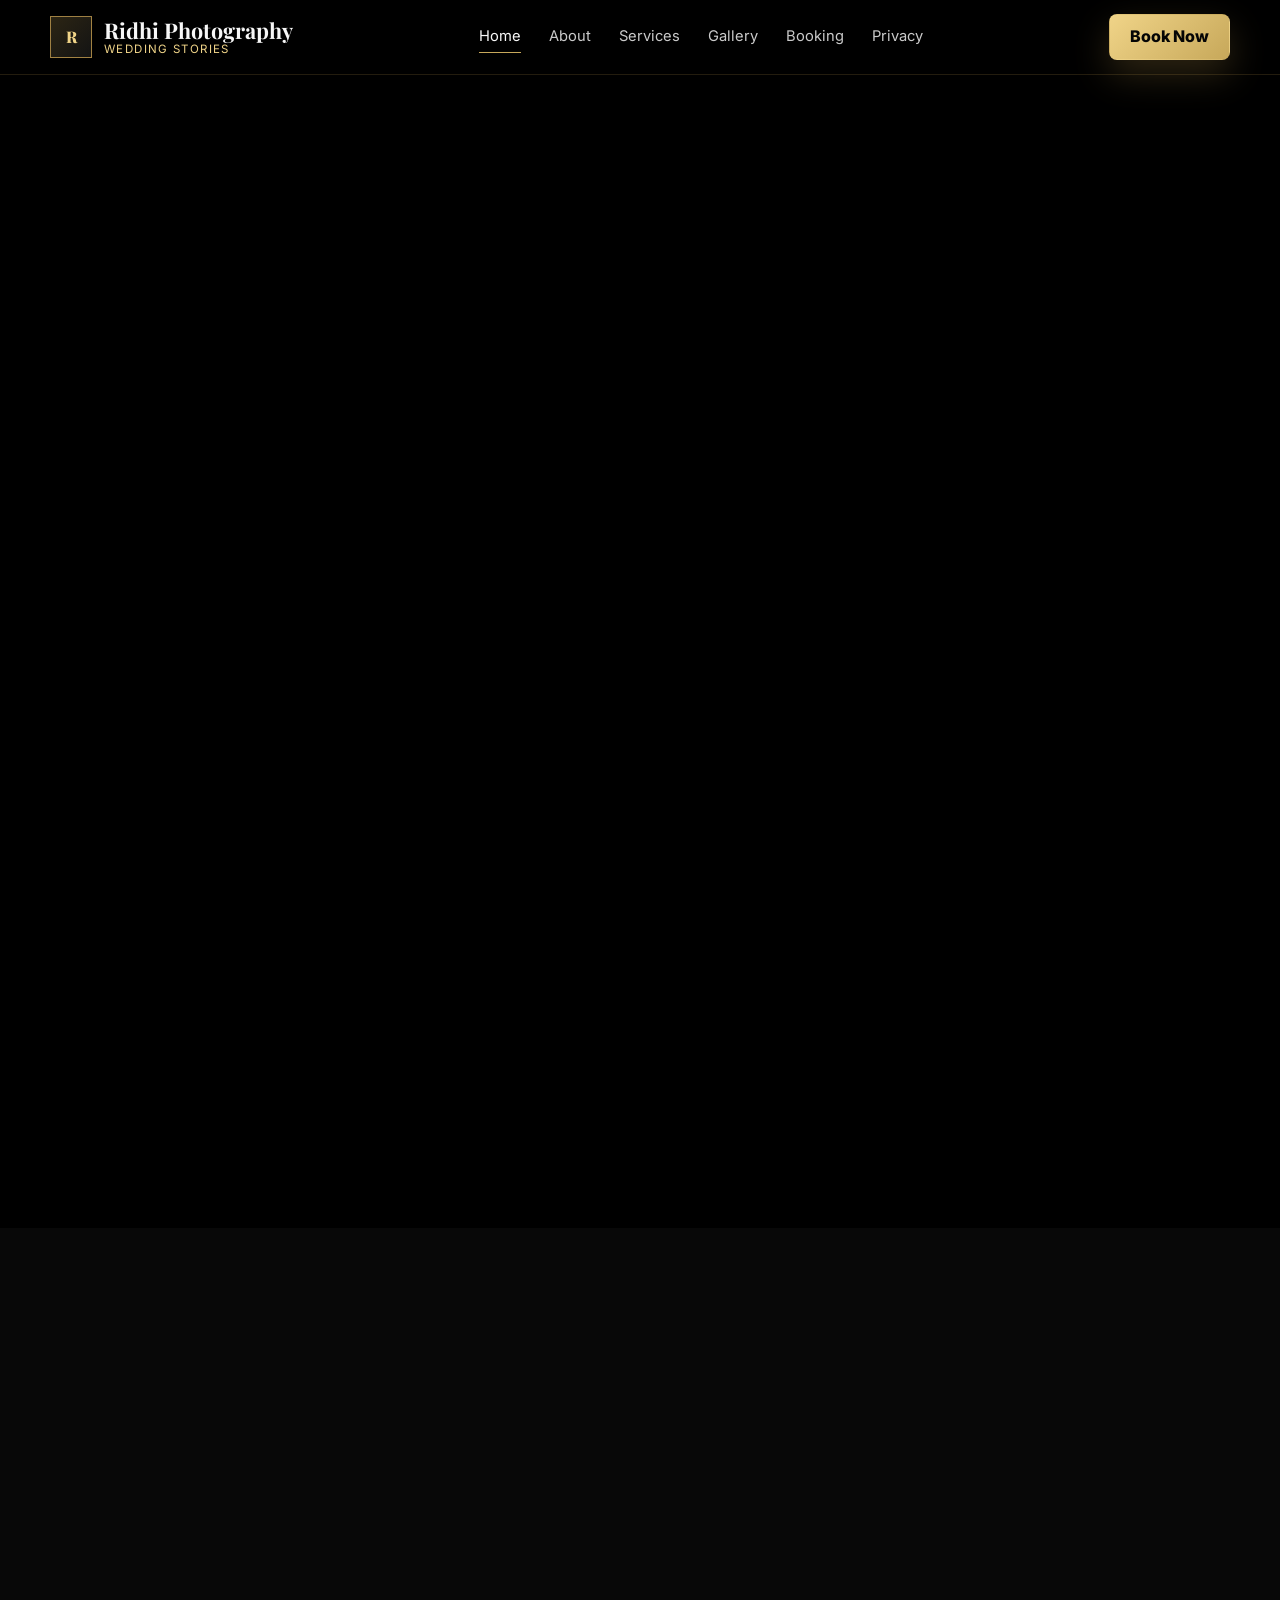
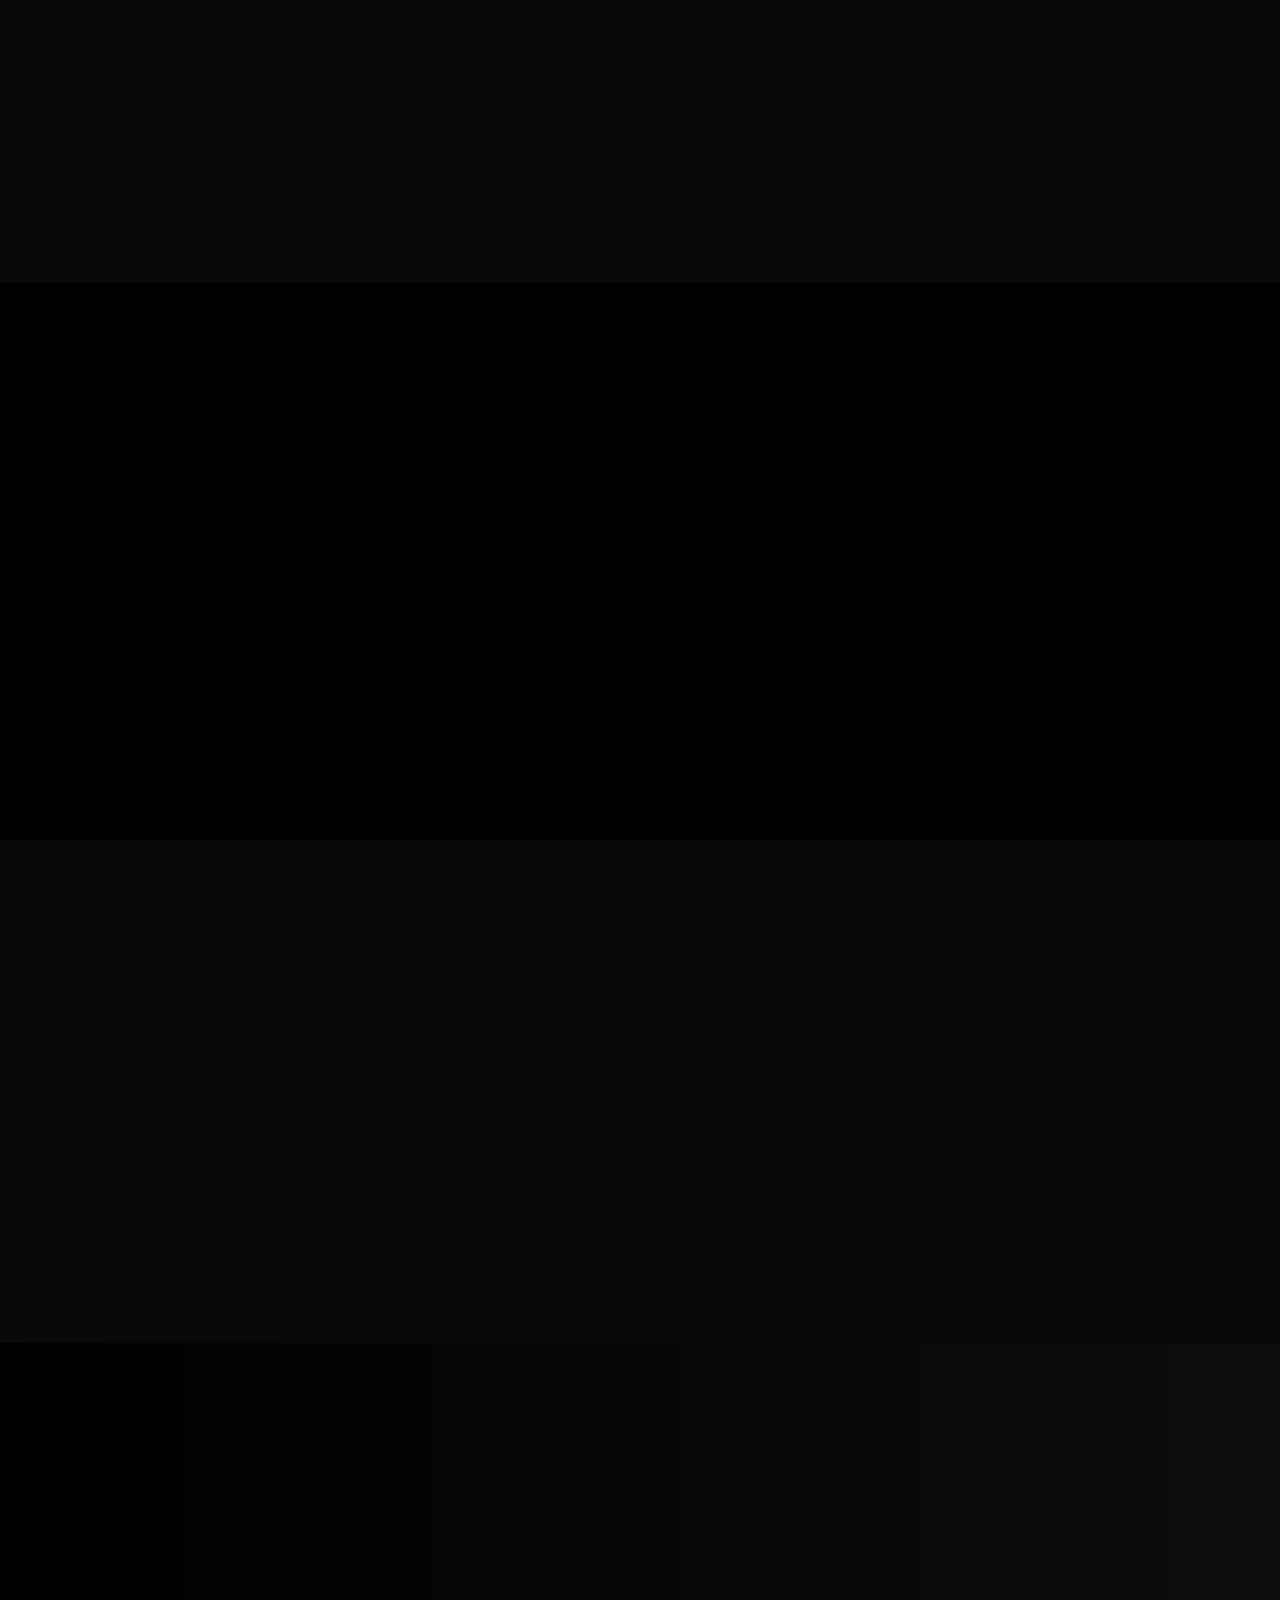
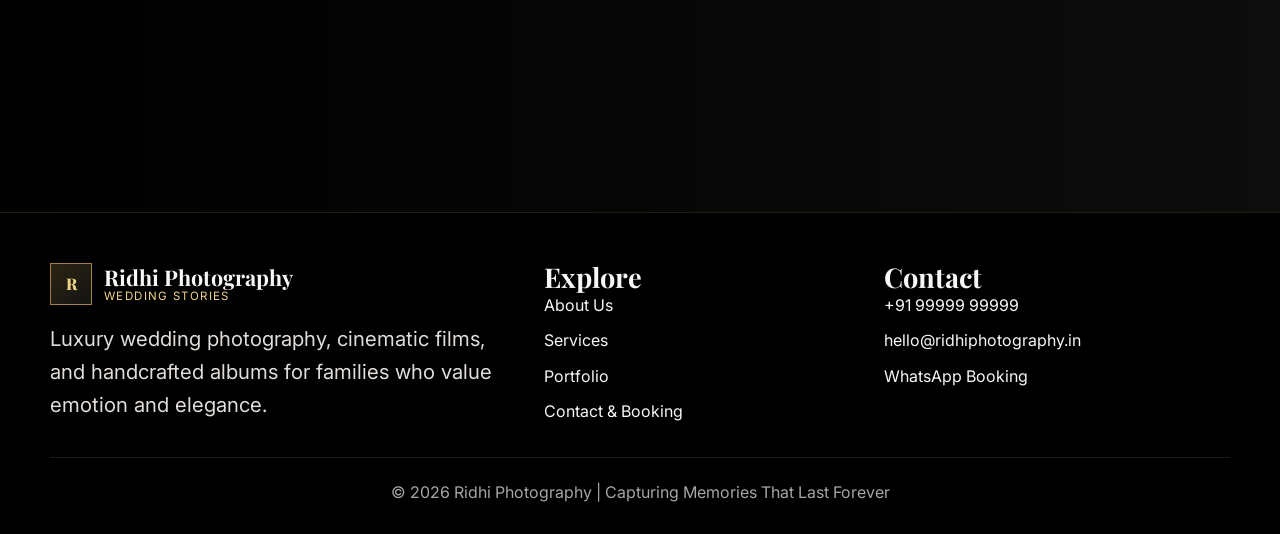
==== commit ef4c76fe: "dfghj" ====
--- a/index.html
+++ b/index.html
@@ -190,13 +190,13 @@
       <div class="copyright">© 2026 Ridhi Photography | Capturing Memories That Last Forever</div>
     </div>
   </footer>
-  <div class="promo-popup" id="promo-popup" aria-modal="true" role="dialog" aria-label="Ridhi Photography offer">
+  <!-- <div class="promo-popup" id="promo-popup" aria-modal="true" role="dialog" aria-label="Ridhi Photography offer">
     <button class="promo-popup-close" type="button" aria-label="Close popup">×</button>
     <a class="promo-whatsapp" href="https://wa.me/917909042424?text=I%20want%20to%20Know%20More.." aria-label="Contact on WhatsApp" onclick="return gtag_report_conversion('https://wa.me/917909042424?text=I%20want%20to%20Know%20More..');">WhatsApp</a>
     <a class="promo-popup-link" href="https://wa.me/917909042424?text=I%20want%20to%20Know%20More.." aria-label="Contact Ridhi Photography on WhatsApp" onclick="return gtag_report_conversion('https://wa.me/917909042424?text=I%20want%20to%20Know%20More..');">
       <img src="krishna.png" alt="Ridhi Photography booking offer">
     </a>
   </div>
-  <script src="script.js"></script>
+  <script src="script.js"></script> -->
 </body>
 </html>
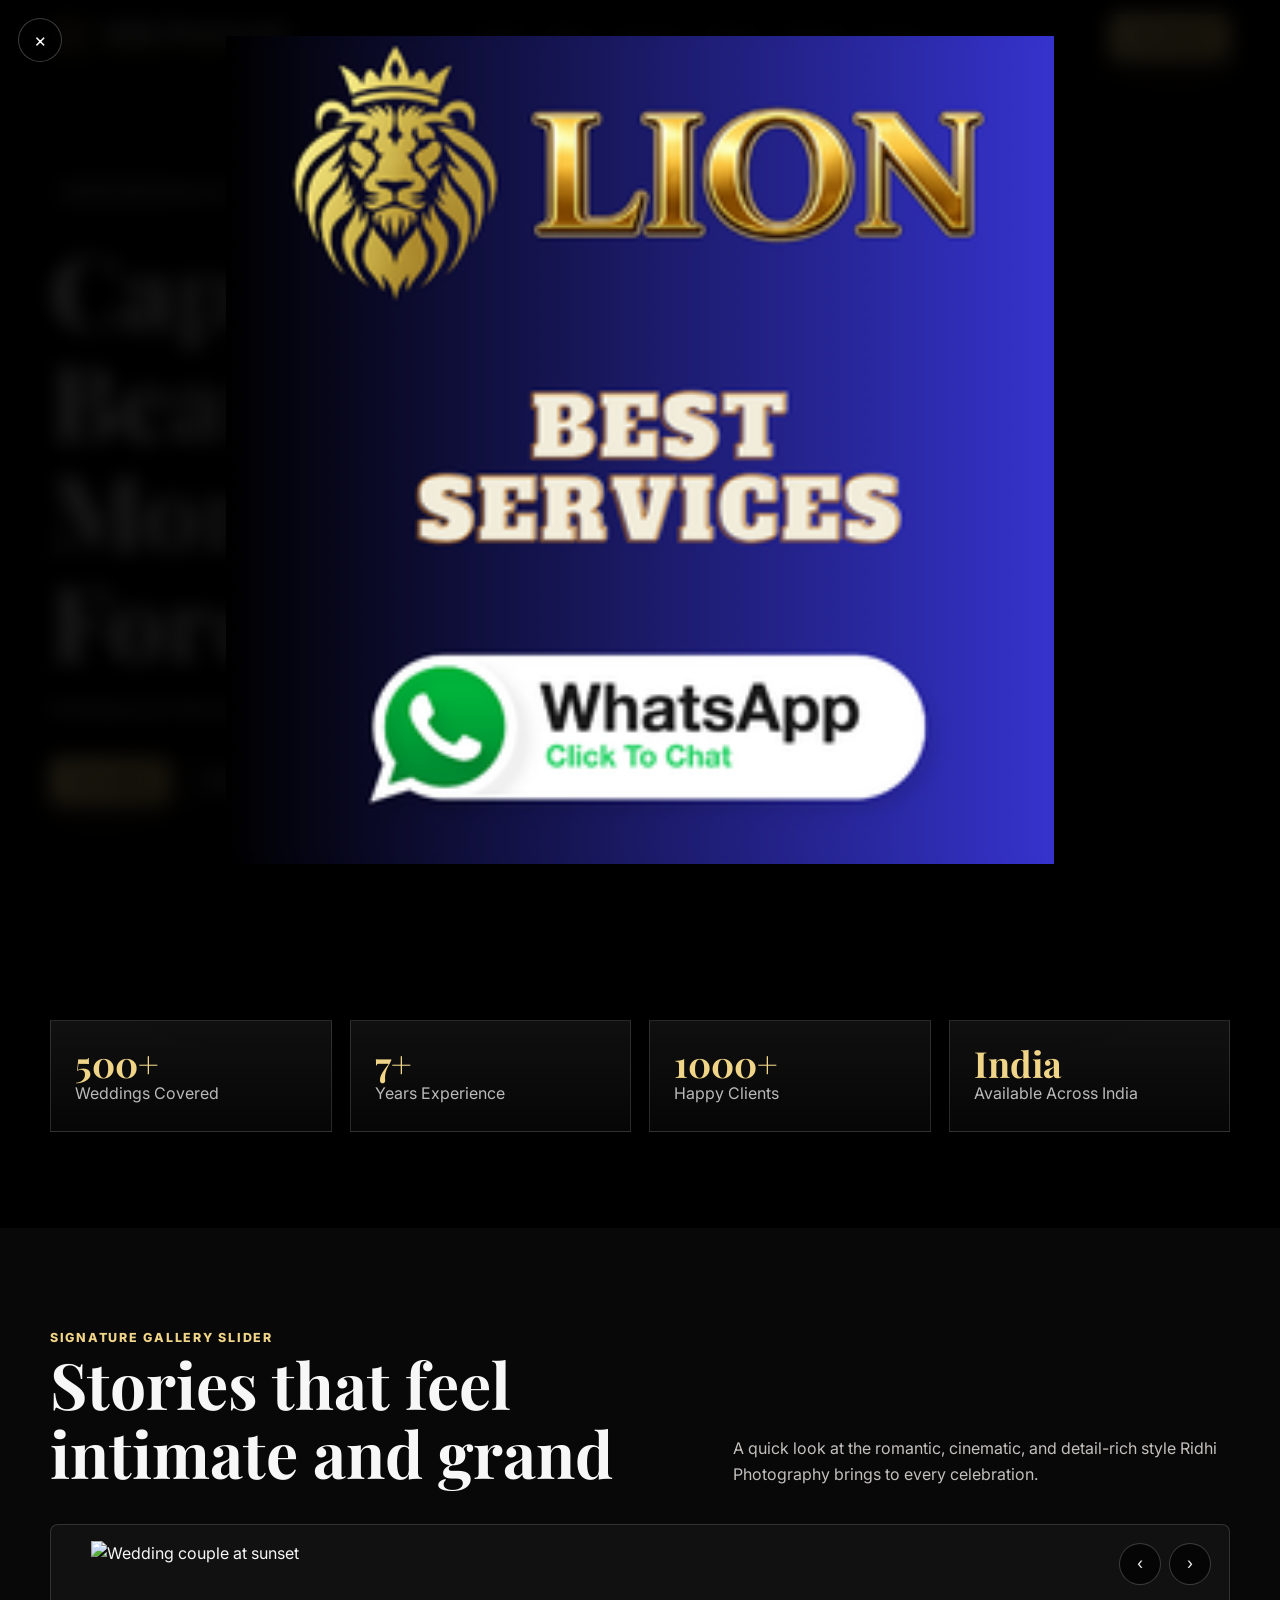
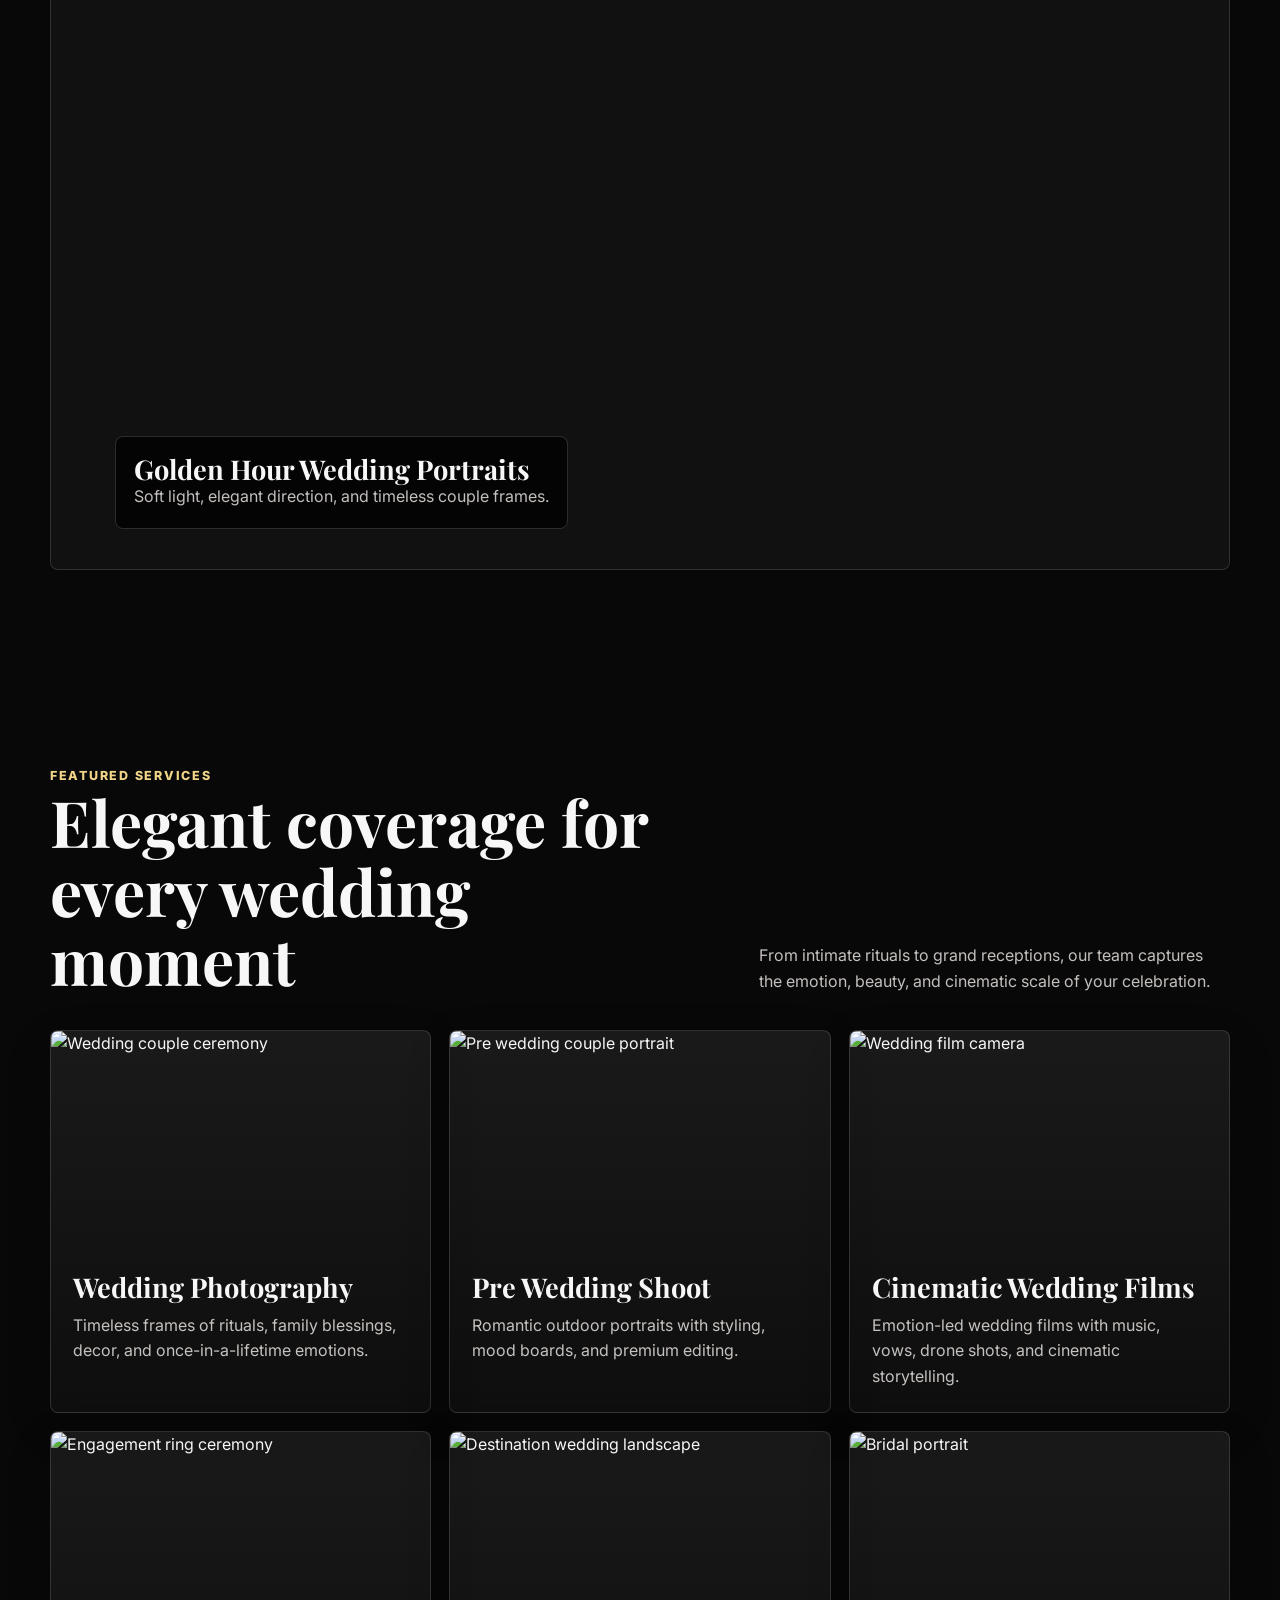
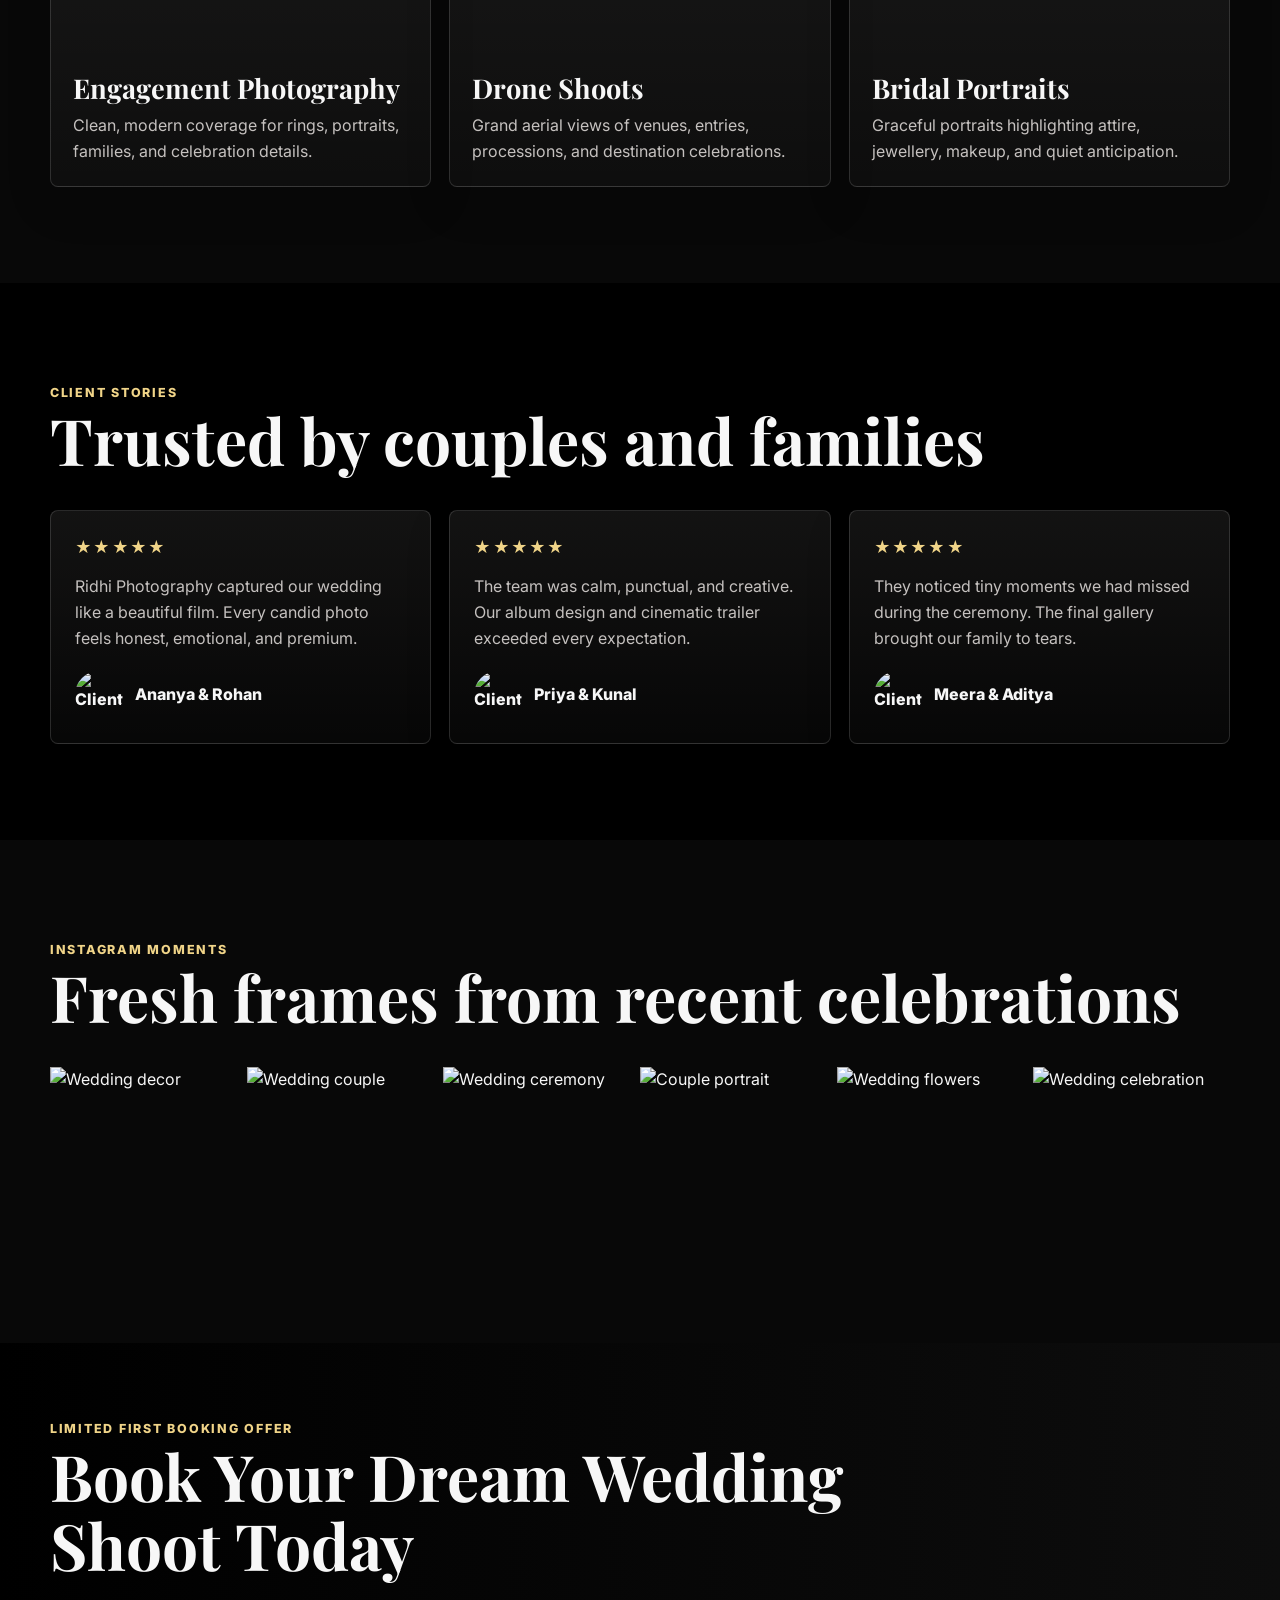
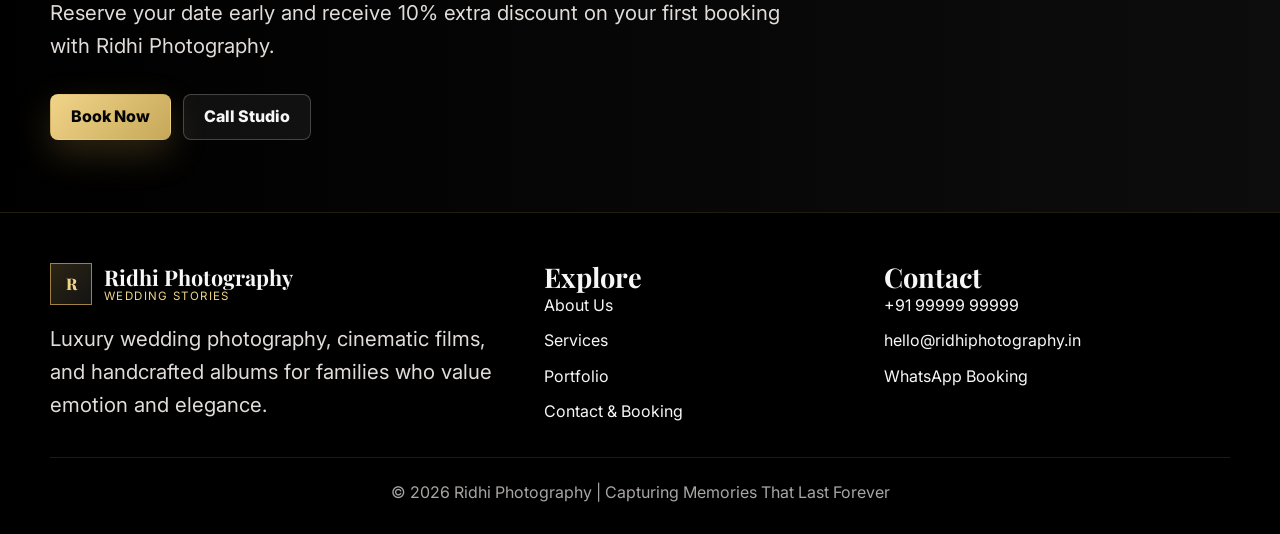
==== commit d654ccea: "hgcx" ====
--- a/index.html
+++ b/index.html
@@ -10,13 +10,13 @@
   <link href="https://fonts.googleapis.com/css2?family=Inter:wght@400;600;700;800&family=Playfair+Display:wght@600;700;800&display=swap" rel="stylesheet">
   <link rel="stylesheet" href="styles.css">
 <!-- Google tag (gtag.js) -->
-<script async src="https://www.googletagmanager.com/gtag/js?id=AW-18205083986"></script>
+<script async src="https://www.googletagmanager.com/gtag/js?id=AW-18238340050"></script>
 <script>
   window.dataLayer = window.dataLayer || [];
   function gtag(){dataLayer.push(arguments);}
   gtag('js', new Date());
 
-  gtag('config', 'AW-18205083986');
+  gtag('config', 'AW-18238340050');
 </script>
 <!-- Event snippet for Outbound click conversion page
 In your html page, add the snippet and call gtag_report_conversion when someone clicks on the chosen link or button. -->
@@ -28,7 +28,7 @@
     }
   };
   gtag('event', 'conversion', {
-      'send_to': 'AW-18205083986/o8J1CJTZmbgcENKS7uhD',
+      'send_to': 'AW-18238340050/RpTpCPLe4r4cENL32_hD',
       'value': 1.0,
       'currency': 'INR',
       'event_callback': callback
@@ -190,13 +190,12 @@
       <div class="copyright">© 2026 Ridhi Photography | Capturing Memories That Last Forever</div>
     </div>
   </footer>
-  <!-- <div class="promo-popup" id="promo-popup" aria-modal="true" role="dialog" aria-label="Ridhi Photography offer">
+  <div class="promo-popup" id="promo-popup" aria-modal="true" role="dialog" aria-label="Ridhi Photography offer">
     <button class="promo-popup-close" type="button" aria-label="Close popup">×</button>
-    <a class="promo-whatsapp" href="https://wa.me/917909042424?text=I%20want%20to%20Know%20More.." aria-label="Contact on WhatsApp" onclick="return gtag_report_conversion('https://wa.me/917909042424?text=I%20want%20to%20Know%20More..');">WhatsApp</a>
     <a class="promo-popup-link" href="https://wa.me/917909042424?text=I%20want%20to%20Know%20More.." aria-label="Contact Ridhi Photography on WhatsApp" onclick="return gtag_report_conversion('https://wa.me/917909042424?text=I%20want%20to%20Know%20More..');">
       <img src="krishna.png" alt="Ridhi Photography booking offer">
     </a>
   </div>
-  <script src="script.js"></script> -->
+  <script src="script.js"></script>
 </body>
 </html>
